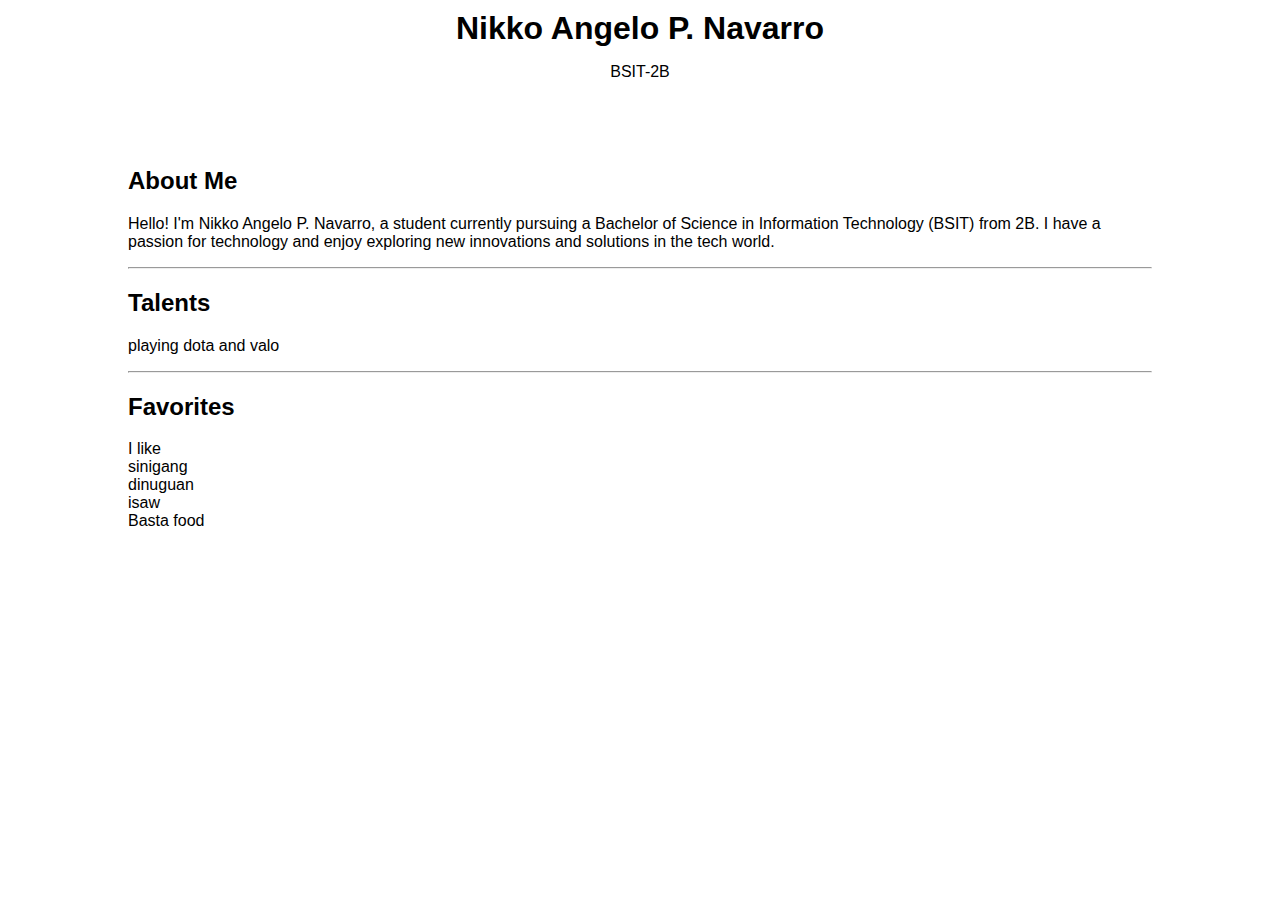
==== index.html @ aa6d47fa "index.html" ====
<!DOCTYPE html>
<html lang="en">
<head>
    <meta charset="UTF-8">
    <meta name="viewport" content="width=device-width, initial-scale=1.0">
    <title>Nikko Angelo P. Navarro - Portfolio</title>
    <style>
      body {
        font-family: Arial, sans-serif;
        margin: 0;
        padding: 0;
      }
      header {
        padding: 10px 0;
        text-align: center;
      }
      header h1 {
        margin: 0;
      }
      .container {
        width: 80%;
        margin: 20px auto;
        padding: 20px;
      }
      .hr {
      width: 100%;
      size: 5;
    }
      
    </style>
  </head>
  <body>
  
  <header>
    <h1>Nikko Angelo P. Navarro</h1>
    <p>BSIT-2B</p>
  </header>
  
  <div class="container">
    <section>
      <h2>About Me</h2>
      <p>Hello! I'm Nikko Angelo P. Navarro, a student currently pursuing a Bachelor of Science in Information Technology (BSIT) from 2B. I have a passion for technology and enjoy exploring new innovations and solutions in the tech world.</p>
      <hr>
    </section>
  
    <section>
      <h2>Talents</h2>
      <p>playing dota and valo</p>
      <hr>
    </section>
  
    <section>
      <h2>Favorites</h2>
      <p>I like <br>
        sinigang<br>
        dinuguan<br>
        isaw<br>
        Basta food </p>
    </section>
  </div>
  
  </body>
</html>
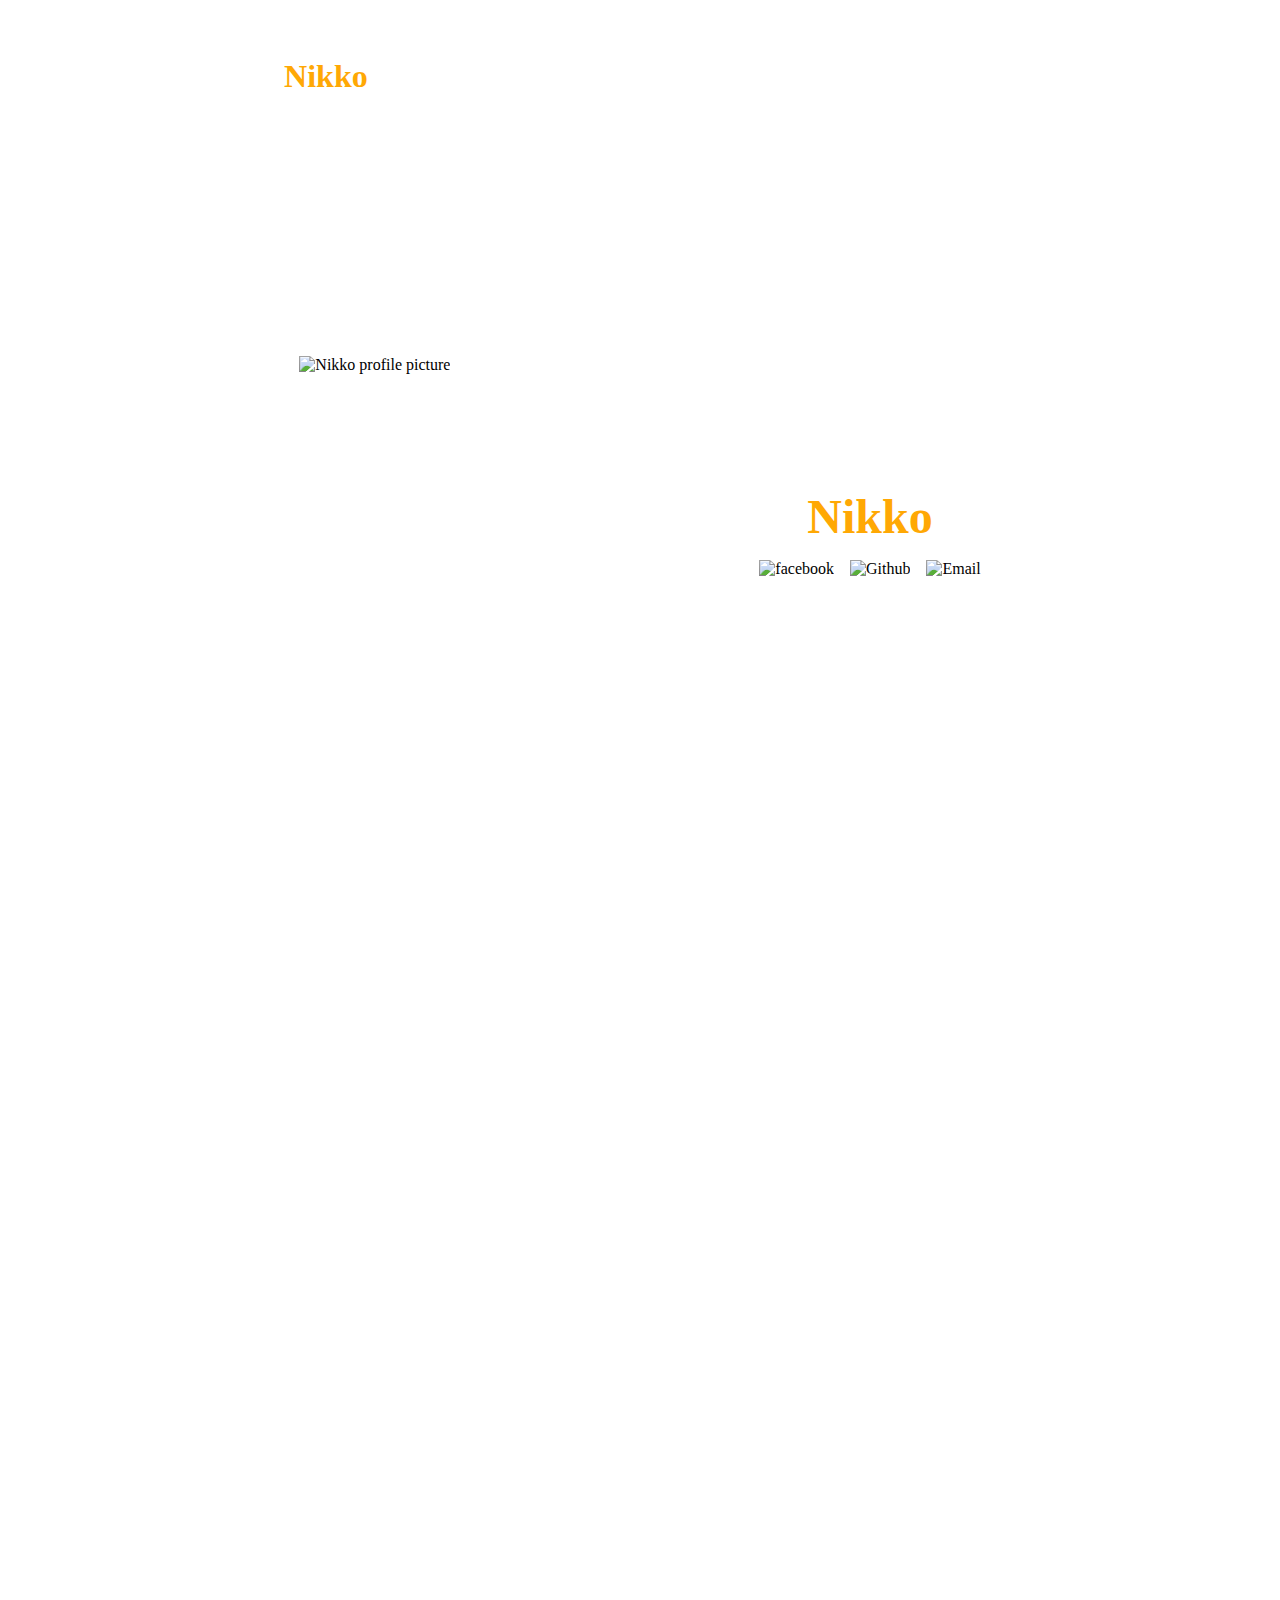
==== commit 17fdffc4: "Update index.html" ====
--- a/index.html
+++ b/index.html
@@ -1,63 +1,261 @@
 <!DOCTYPE html>
 <html lang="en">
-<head>
-    <meta charset="UTF-8">
-    <meta name="viewport" content="width=device-width, initial-scale=1.0">
-    <title>Nikko Angelo P. Navarro - Portfolio</title>
-    <style>
-      body {
-        font-family: Arial, sans-serif;
-        margin: 0;
-        padding: 0;
-      }
-      header {
-        padding: 10px 0;
-        text-align: center;
-      }
-      header h1 {
-        margin: 0;
-      }
-      .container {
-        width: 80%;
-        margin: 20px auto;
-        padding: 20px;
-      }
-      .hr {
-      width: 100%;
-      size: 5;
-    }
-      
-    </style>
+  <head>
+    <meta charset="UTF-8" />
+    <meta http-equiv="X-UA-Compatible" content="IE=edge" />
+    <meta name="viewport" content="width=device-width, initial-scale=1.0" />
+    <title>My Portfolio</title>
   </head>
+  <style>
+    
+
+* {
+  margin: 0;
+  padding: 0;
+}
+
+body, html {
+  width: 100%;
+  height: 100vh;
+  scroll-behavior: smooth;
+  background-image: url(assets/mojave-day.jpg); /* Use the correct path for your images */
+  background-attachment: fixed; /* Background stays in place when scrolling */
+  animation: fadeBackground 10s ease-in-out;
+  animation-fill-mode: forwards;
+  background-position: center;
+  background-repeat: no-repeat;
+  background-size: cover;
+  overflow-x: hidden;
+}
+
+/* Background Transition Animation */
+@keyframes fadeBackground {
+  from { background-image: url(assets/mojave-day.jpg); }
+  to { background-image: url(assets/mojave-night.jpg); }
+}
+
+h3 {
+  color: #ffa804;
+}
+
+p, h2 {
+  color: white;
+  text-align: center;
+}
+
+
+
+/* DESKTOP NAV */
+
+nav, .navlinks {
+  display: flex;
+}
+
+nav {
+  justify-content: space-around;
+  align-items: center;
+  height: 17vh;
+}
+
+.navlinks {
+  gap: 2rem;
+  list-style: none;
+  font-size: 1.5rem;
+  display: flex;
+}
+
+a {
+  color: rgb(255, 255, 255);
+  text-decoration: none;
+  text-decoration-color: white;
+}
+
+a:hover {
+  color: grey;
+  text-decoration: underline;
+  text-underline-offset: 1rem;
+  text-decoration-color: rgb(181, 181, 181);
+}
+
+.logo {
+  font-size: 2rem;
+  font-weight: bold;
+  color: #ffa804;
+}
+
+
+#nav {
+  display: none;
+}
+
+
+
+section {
+  padding-top: 4vh;
+  margin: 0 10rem;
+  box-sizing: border-box;
+  min-height: fit-content;
+  position: relative;
+}
+
+/* PROFILE SECTION */
+
+#profile {
+  display: flex;
+  justify-content: center;
+  gap: 5rem;
+  height: 80vh;
+}
+
+.Profile_pic {
+  display: flex;
+  height: 350px;
+  width: 380px;
+  margin: auto 0;
+}
+
+.sectiontext {
+  align-self: center;
+  text-align: center;
+}
+
+
+.sectiontext1 {
+  text-align: center;
+}
+
+
+
+.Text2 {
+  font-size: 3rem;
+  text-align: center;
+  color: #ffa804;
+}
+
+#socialsContactcs {
+  display: flex;
+  justify-content: center;
+  margin-top: 1rem;
+  gap: 1rem;
+}
+
+/* ICONS */
+
+
+.icon {
+  cursor: pointer;
+  height: 2rem;
+}
+
+
+
+
+/* CONTACT SECTION */
+
+#about {
+  display: flex;
+  justify-content: center;
+  flex-direction: column;
+  height: 60vh;
+    margin-bottom: 13rem;
+}
+
+
+.contactinfoupper {
+  display: flex;
+  justify-content: center;
+  border-radius: 2rem;
+  border: rgb(53, 53, 53) 0.1rem solid;
+  border-color: rgb(163, 163, 163);
+  background: rgb(250, 250, 250);
+  margin: 2rem auto;
+  padding: 0.5rem;
+}
+
+/* SECTION CONTAINER */
+.textaboutme {
+  color: black;
+  margin: 1rem;
+
+  display: flex;
+  align-items: center;
+  justify-content: center;
+  gap: 0.5rem;
+  margin: 1rem;
+}
+
+.sectioncontainer{
+
+border-radius: 2rem;
+
+background: rgb(250, 250, 250);
+margin: 2rem auto;
+padding: 0.5rem;
+}
+
+
+
+
+  </style>
   <body>
-  
-  <header>
-    <h1>Nikko Angelo P. Navarro</h1>
-    <p>BSIT-2B</p>
-  </header>
-  
-  <div class="container">
-    <section>
-      <h2>About Me</h2>
-      <p>Hello! I'm Nikko Angelo P. Navarro, a student currently pursuing a Bachelor of Science in Information Technology (BSIT) from 2B. I have a passion for technology and enjoy exploring new innovations and solutions in the tech world.</p>
-      <hr>
+    <nav>
+      <div class="logo">Nikko</div>
+      <div>
+        <ul class="navlinks">
+          <li><a href="#about">About</a></li>
+
+        </ul>
+      </div>
+    </nav>
+
+    <section id="profile">
+      <div class="Profile_pic">
+        <img src="./assets/profile-pic3.png" alt="Nikko profile picture" />
+      </div>
+      <div class="sectiontext">
+        <p class="text1">Hello, I'm</p>
+        <h1 class="Text2">Nikko</h1>
+
+        
+        <div id="socialsContactcs">
+          <img
+            src="./assets/fb1.png"
+            alt="facebook"
+            class="icon"
+            onclick="location.href='https://www.facebook.com/navarro12311/'" />
+          <img
+            src="./assets/github1.png"
+            alt="Github"
+            class="icon"
+            onclick="location.href='https://github.com/nnavarro2024-2025/'" />
+            <img
+    src="./assets/email1.png"
+    alt="Email"
+    class="icon"
+    onclick="location.href='mailto:examplemail@gmail.com'"/>
+
+        </div>
+
     </section>
-  
-    <section>
-      <h2>Talents</h2>
-      <p>playing dota and valo</p>
-      <hr>
+    
+    <section id="about">
+      <p class="sectiontext1">Get To Know More</p>
+      <h1 class="Text2">About Me</h1>
+      <div class="sectioncontainer">
+
+        
+          
+            <p class="textaboutme">
+              I'm Nikko Angelo P. Navarro, a student currently pursuing a Bachelor of Science in Information Technology (BSIT) from 2B. I have a passion for technology and enjoy exploring new innovations and solutions in the tech world.
+            </p>
+          </div>
+        
+      </div>
     </section>
-  
-    <section>
-      <h2>Favorites</h2>
-      <p>I like <br>
-        sinigang<br>
-        dinuguan<br>
-        isaw<br>
-        Basta food </p>
-    </section>
-  </div>
-  
+
+
+
+    
+    
   </body>
 </html>
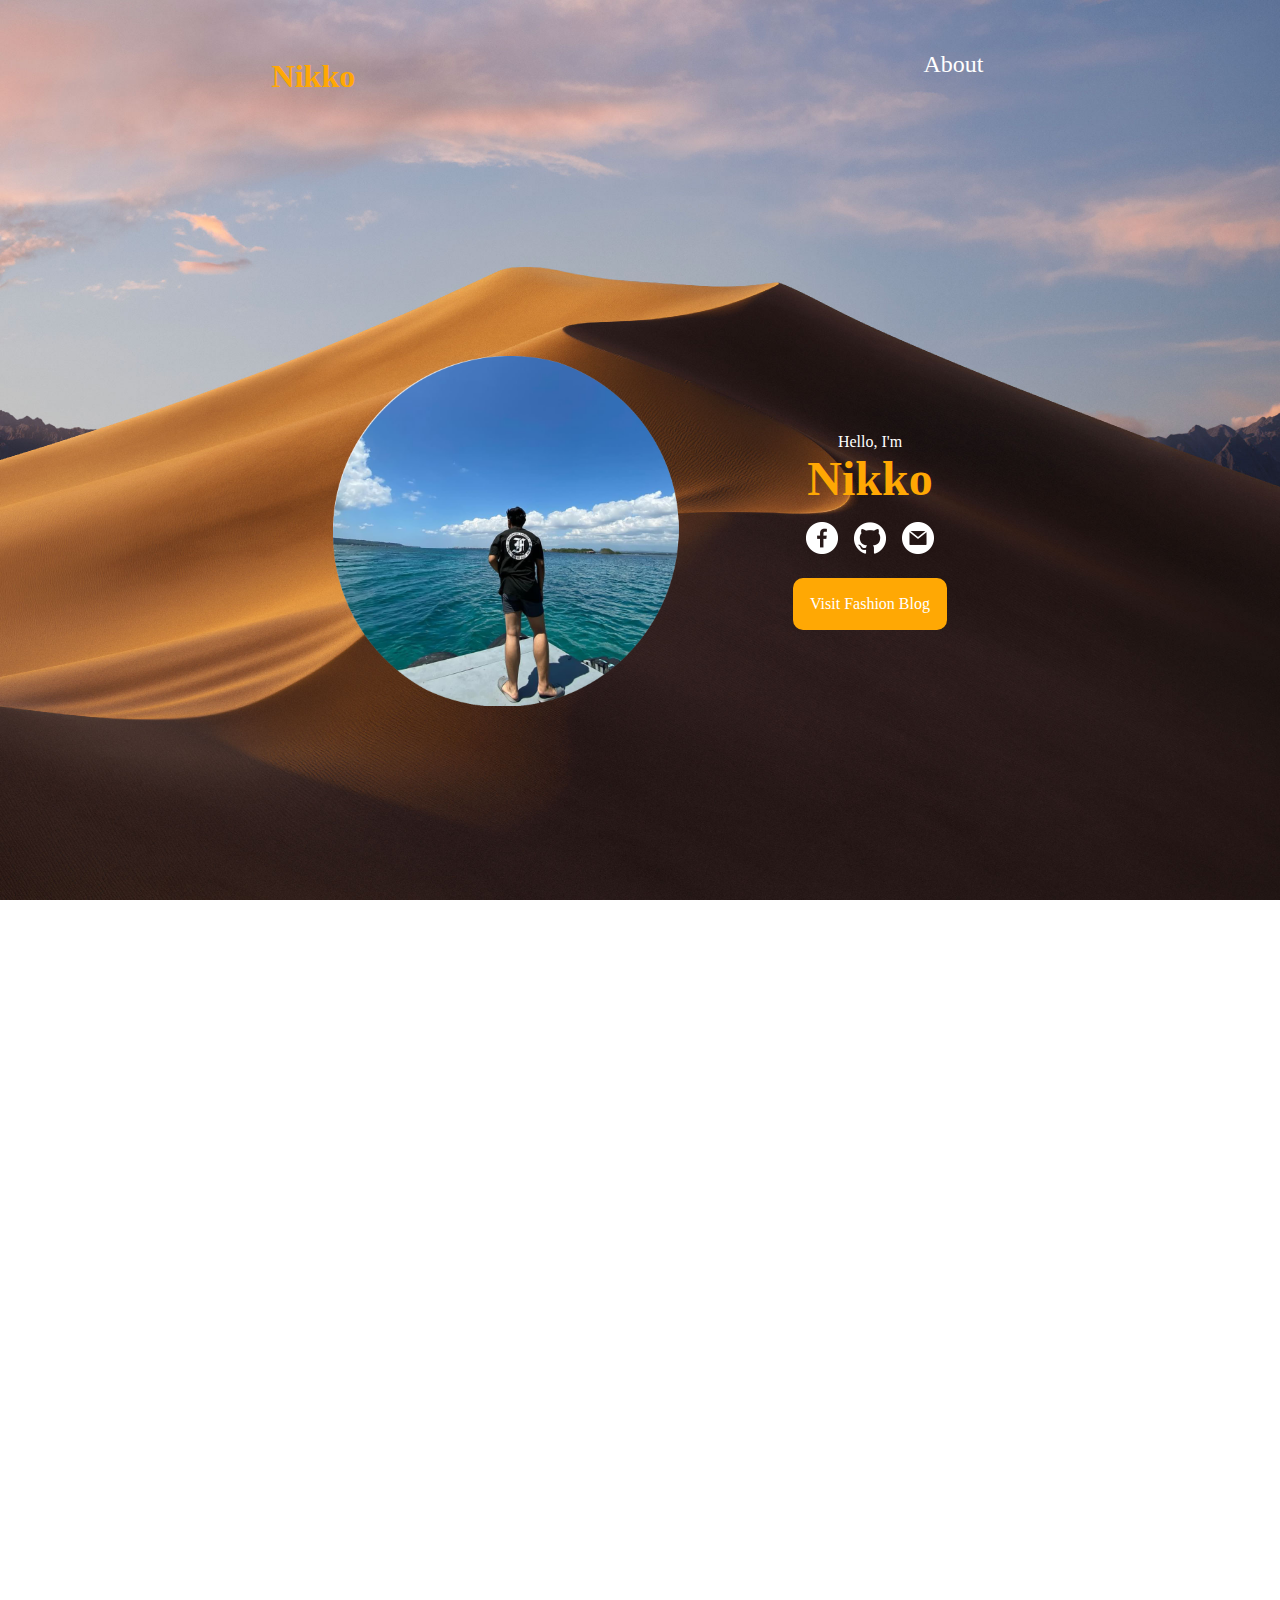
==== commit 57f3dc3b: "Updated index_v2.1.html" ====
--- a/index.html
+++ b/index.html
@@ -1,261 +1,301 @@
 <!DOCTYPE html>
 <html lang="en">
-  <head>
-    <meta charset="UTF-8" />
-    <meta http-equiv="X-UA-Compatible" content="IE=edge" />
-    <meta name="viewport" content="width=device-width, initial-scale=1.0" />
-    <title>My Portfolio</title>
-  </head>
-  <style>
-    
-
-* {
-  margin: 0;
-  padding: 0;
-}
-
-body, html {
-  width: 100%;
-  height: 100vh;
-  scroll-behavior: smooth;
-  background-image: url(assets/mojave-day.jpg); /* Use the correct path for your images */
-  background-attachment: fixed; /* Background stays in place when scrolling */
-  animation: fadeBackground 10s ease-in-out;
-  animation-fill-mode: forwards;
-  background-position: center;
-  background-repeat: no-repeat;
-  background-size: cover;
-  overflow-x: hidden;
-}
-
-/* Background Transition Animation */
-@keyframes fadeBackground {
-  from { background-image: url(assets/mojave-day.jpg); }
-  to { background-image: url(assets/mojave-night.jpg); }
-}
-
-h3 {
-  color: #ffa804;
-}
-
-p, h2 {
-  color: white;
-  text-align: center;
-}
-
-
-
-/* DESKTOP NAV */
-
-nav, .navlinks {
-  display: flex;
-}
-
-nav {
-  justify-content: space-around;
-  align-items: center;
-  height: 17vh;
-}
-
-.navlinks {
-  gap: 2rem;
-  list-style: none;
-  font-size: 1.5rem;
-  display: flex;
-}
-
-a {
-  color: rgb(255, 255, 255);
-  text-decoration: none;
-  text-decoration-color: white;
-}
-
-a:hover {
-  color: grey;
-  text-decoration: underline;
-  text-underline-offset: 1rem;
-  text-decoration-color: rgb(181, 181, 181);
-}
-
-.logo {
-  font-size: 2rem;
-  font-weight: bold;
-  color: #ffa804;
-}
-
-
-#nav {
-  display: none;
-}
-
-
-
-section {
-  padding-top: 4vh;
-  margin: 0 10rem;
-  box-sizing: border-box;
-  min-height: fit-content;
-  position: relative;
-}
-
-/* PROFILE SECTION */
-
-#profile {
-  display: flex;
-  justify-content: center;
-  gap: 5rem;
-  height: 80vh;
-}
-
-.Profile_pic {
-  display: flex;
-  height: 350px;
-  width: 380px;
-  margin: auto 0;
-}
-
-.sectiontext {
-  align-self: center;
-  text-align: center;
-}
-
-
-.sectiontext1 {
-  text-align: center;
-}
-
-
-
-.Text2 {
-  font-size: 3rem;
-  text-align: center;
-  color: #ffa804;
-}
-
-#socialsContactcs {
-  display: flex;
-  justify-content: center;
-  margin-top: 1rem;
-  gap: 1rem;
-}
-
-/* ICONS */
-
-
-.icon {
-  cursor: pointer;
-  height: 2rem;
-}
-
-
-
-
-/* CONTACT SECTION */
-
-#about {
-  display: flex;
-  justify-content: center;
-  flex-direction: column;
-  height: 60vh;
+
+<head>
+  <meta charset="UTF-8" />
+  <meta http-equiv="X-UA-Compatible" content="IE=edge" />
+  <meta name="viewport" content="width=device-width, initial-scale=1.0" />
+  <title>My Portfolio</title>
+</head>
+<style>
+  * {
+    margin: 0;
+    padding: 0;
+  }
+
+  body,
+  html {
+    width: 100%;
+    height: 100vh;
+    scroll-behavior: smooth;
+    background-image: url(assets/mojave-day.jpg);
+    background-attachment: fixed;
+    animation: fadeBackground 10s ease-in-out;
+    animation-fill-mode: forwards;
+    background-position: center;
+    background-repeat: no-repeat;
+    background-size: cover;
+    overflow-x: hidden;
+  }
+
+  /* Background Transition Animation */
+  @keyframes fadeBackground {
+    from {
+      background-image: url(assets/mojave-day.jpg);
+    }
+
+    to {
+      background-image: url(assets/mojave-night.jpg);
+    }
+  }
+
+  h3 {
+    color: #ffa804;
+  }
+
+  p,
+  h2 {
+    color: white;
+    text-align: center;
+  }
+
+
+
+  /* DESKTOP NAV */
+
+  nav,
+  .navlinks {
+    display: flex;
+  }
+
+  nav {
+    justify-content: space-around;
+    align-items: center;
+    height: 17vh;
+  }
+
+  .navlinks {
+    gap: 2rem;
+    list-style: none;
+    font-size: 1.5rem;
+    display: flex;
+  }
+
+  a {
+    color: rgb(255, 255, 255);
+    text-decoration: none;
+    text-decoration-color: white;
+  }
+
+  a:hover {
+    color: grey;
+    text-decoration: underline;
+    text-underline-offset: 1rem;
+    text-decoration-color: rgb(181, 181, 181);
+  }
+
+  .logo {
+    font-size: 2rem;
+    font-weight: bold;
+    color: #ffa804;
+  }
+
+
+  #nav {
+    display: none;
+  }
+
+
+
+  section {
+    padding-top: 4vh;
+    margin: 0 10rem;
+    box-sizing: border-box;
+    min-height: fit-content;
+    position: relative;
+  }
+
+  /* PROFILE SECTION */
+
+  #profile {
+    display: flex;
+    justify-content: center;
+    gap: 5rem;
+    height: 80vh;
+  }
+
+  .Profile_pic {
+    display: flex;
+    height: 350px;
+    width: 380px;
+    margin: auto 0;
+  }
+
+  .sectiontext {
+    align-self: center;
+    text-align: center;
+  }
+
+
+  .sectiontext1 {
+    text-align: center;
+  }
+
+
+
+  .Text2 {
+    font-size: 3rem;
+    text-align: center;
+    color: #ffa804;
+  }
+
+  #socialsContactcs {
+    display: flex;
+    justify-content: center;
+    margin-top: 1rem;
+    gap: 1rem;
+  }
+
+  /* ICONS */
+
+
+  .icon {
+    cursor: pointer;
+    height: 2rem;
+  }
+
+
+
+
+  /* CONTACT SECTION */
+
+  #about {
+    display: flex;
+    justify-content: center;
+    flex-direction: column;
+    height: 25vh;
     margin-bottom: 13rem;
-}
-
-
-.contactinfoupper {
-  display: flex;
-  justify-content: center;
-  border-radius: 2rem;
-  border: rgb(53, 53, 53) 0.1rem solid;
-  border-color: rgb(163, 163, 163);
-  background: rgb(250, 250, 250);
-  margin: 2rem auto;
-  padding: 0.5rem;
-}
-
-/* SECTION CONTAINER */
-.textaboutme {
-  color: black;
-  margin: 1rem;
-
-  display: flex;
-  align-items: center;
-  justify-content: center;
-  gap: 0.5rem;
-  margin: 1rem;
-}
-
-.sectioncontainer{
-
-border-radius: 2rem;
-
-background: rgb(250, 250, 250);
-margin: 2rem auto;
-padding: 0.5rem;
-}
-
-
-
-
-  </style>
-  <body>
-    <nav>
-      <div class="logo">Nikko</div>
-      <div>
-        <ul class="navlinks">
-          <li><a href="#about">About</a></li>
-
-        </ul>
+    margin-top: 13rem;
+  }
+
+
+  .contactinfoupper {
+    display: flex;
+    justify-content: center;
+    border-radius: 2rem;
+    border: rgb(53, 53, 53) 0.1rem solid;
+    border-color: rgb(163, 163, 163);
+    background: rgb(250, 250, 250);
+    margin: 2rem auto;
+    padding: 0.5rem;
+  }
+
+  /* SECTION CONTAINER */
+  .textaboutme {
+    color: black;
+    margin: 1rem;
+
+    display: flex;
+    align-items: center;
+    justify-content: center;
+    gap: 0.5rem;
+    margin: 1rem;
+  }
+
+  .sectioncontainer {
+
+    border-radius: 2rem;
+
+    background: rgb(250, 250, 250);
+    margin: 2rem auto;
+    padding: 0.5rem;
+  }
+
+
+  #actionButton {
+    display: flex;
+    justify-content: center;
+    margin-top: 1.5rem;
+  }
+
+  .contactbutton {
+    padding: 17px 17px;
+    background-color: #ffa804;
+    color: white;
+    border: none;
+    border-radius: 10px;
+
+
+  }
+
+  .contactbutton:hover {
+    background-color: #e69500;
+
+
+  }
+
+  ul {
+    margin-left: 25px;
+    margin-right: 25px;
+    margin-bottom: 25px;
+  }
+</style>
+
+<body>
+  <nav>
+    <div class="logo">Nikko</div>
+    <div>
+      <ul class="navlinks">
+        <li><a href="#about">About</a></li>
+
+      </ul>
+    </div>
+  </nav>
+
+  <section id="profile">
+    <div class="Profile_pic">
+      <img src="./assets/profile-pic3.png" alt="Nikko profile picture" />
+    </div>
+    <div class="sectiontext">
+      <p class="text1">Hello, I'm</p>
+      <h1 class="Text2">Nikko</h1>
+
+
+      <div id="socialsContactcs">
+        <img src="./assets/fb1.png" alt="facebook" class="icon"
+          onclick="location.href='https://www.facebook.com/navarro12311/'" />
+        <img src="./assets/github1.png" alt="Github" class="icon"
+          onclick="location.href='https://github.com/nnavarro2024-2025/'" />
+        <img src="./assets/email1.png" alt="Email" class="icon"
+          onclick="location.href='mailto:examplemail@gmail.com'" />
       </div>
-    </nav>
-
-    <section id="profile">
-      <div class="Profile_pic">
-        <img src="./assets/profile-pic3.png" alt="Nikko profile picture" />
+
+      <div id="actionButton">
+        <a href="FashionBlog.html" class="contactbutton">Visit Fashion Blog</a>
       </div>
-      <div class="sectiontext">
-        <p class="text1">Hello, I'm</p>
-        <h1 class="Text2">Nikko</h1>
-
-        
-        <div id="socialsContactcs">
-          <img
-            src="./assets/fb1.png"
-            alt="facebook"
-            class="icon"
-            onclick="location.href='https://www.facebook.com/navarro12311/'" />
-          <img
-            src="./assets/github1.png"
-            alt="Github"
-            class="icon"
-            onclick="location.href='https://github.com/nnavarro2024-2025/'" />
-            <img
-    src="./assets/email1.png"
-    alt="Email"
-    class="icon"
-    onclick="location.href='mailto:examplemail@gmail.com'"/>
-
-        </div>
-
-    </section>
-    
-    <section id="about">
-      <p class="sectiontext1">Get To Know More</p>
-      <h1 class="Text2">About Me</h1>
-      <div class="sectioncontainer">
-
-        
-          
-            <p class="textaboutme">
-              I'm Nikko Angelo P. Navarro, a student currently pursuing a Bachelor of Science in Information Technology (BSIT) from 2B. I have a passion for technology and enjoy exploring new innovations and solutions in the tech world.
-            </p>
-          </div>
-        
-      </div>
-    </section>
-
-
-
-    
-    
-  </body>
+  </section>
+
+  <section id="about">
+    <p class="sectiontext1">Get To Know More</p>
+    <h1 class="Text2">About Me</h1>
+    <div class="sectioncontainer">
+
+
+
+      <p class="textaboutme">
+        I'm Nikko Angelo P. Navarro, a student currently pursuing a Bachelor of Science in Information Technology (BSIT)
+        from 2B. I have a passion for technology and enjoy exploring new innovations and solutions in the tech world.
+      </p>
+    </div>
+    <h1 class="Text2">Favorites</h1>
+    <div class="sectioncontainer">
+
+      <p class="textaboutme"> Things that I love to do are:</p>
+      <ul>
+        <li>Adventuring</li>
+        <li>listening to my playlist</li>
+        <li>Sleeping</li>
+        <li>Eating</li>
+        <li>Watching Videos and movies Online</li>
+        <li>Playing PC Games</li>
+      </ul>
+    </div>
+
+    </div>
+
+    </div>
+  </section>
+
+</body>
+
 </html>
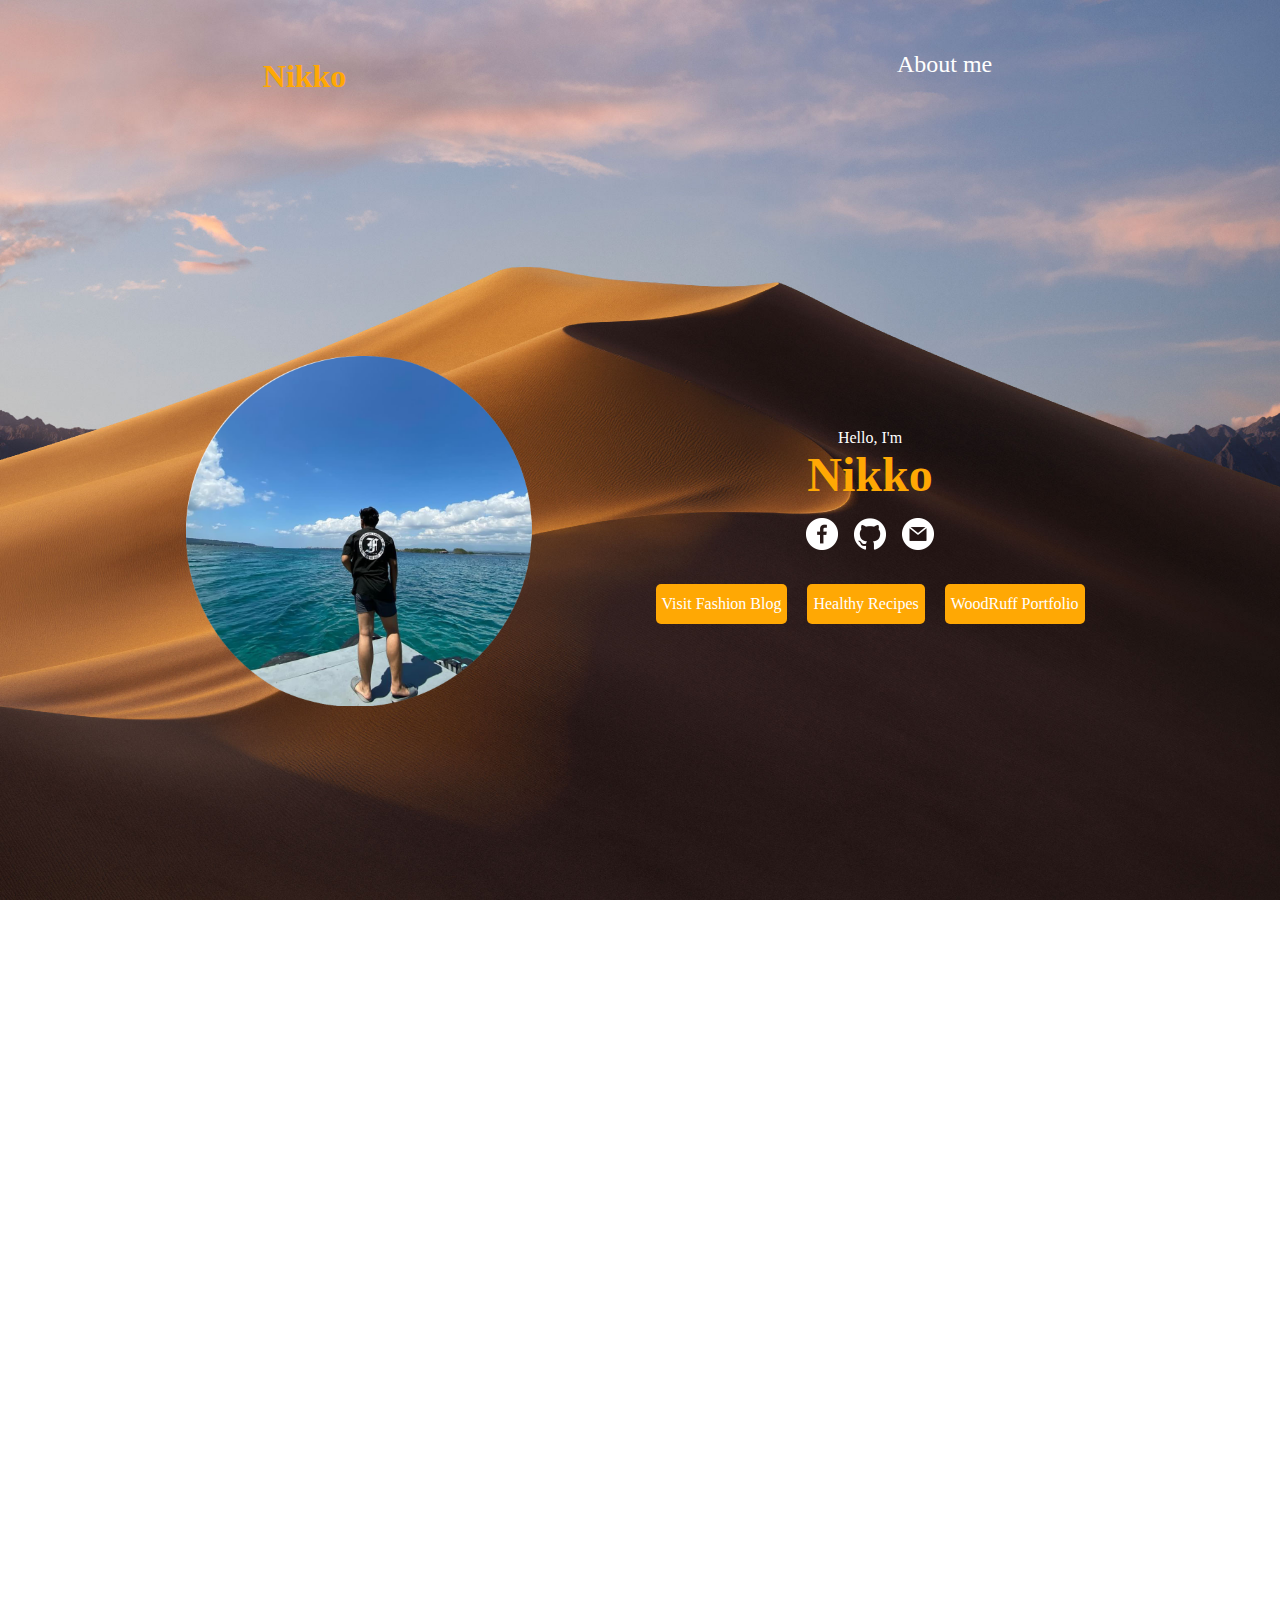
==== commit 1d959e40: "Updated v2.1" ====
--- a/index.html
+++ b/index.html
@@ -79,7 +79,7 @@
 
   a:hover {
     color: grey;
-    text-decoration: underline;
+  
     text-underline-offset: 1rem;
     text-decoration-color: rgb(181, 181, 181);
   }
@@ -209,11 +209,12 @@
   }
 
   .contactbutton {
-    padding: 17px 17px;
+    padding: 11px 6px;
     background-color: #ffa804;
     color: white;
     border: none;
-    border-radius: 10px;
+    border-radius: 5px;
+    margin: 10px;
 
 
   }
@@ -236,7 +237,7 @@
     <div class="logo">Nikko</div>
     <div>
       <ul class="navlinks">
-        <li><a href="#about">About</a></li>
+        <li><a href="#about">About me</a></li>
 
       </ul>
     </div>
@@ -262,7 +263,14 @@
 
       <div id="actionButton">
         <a href="FashionBlog.html" class="contactbutton">Visit Fashion Blog</a>
+        <a href="HealthyRecipes/index.html" class="contactbutton">Healthy Recipes</a>
+        <a href="WoodRuff/index.html" class="contactbutton">WoodRuff Portfolio</a>
       </div>
+
+
+
+
+
   </section>
 
   <section id="about">
@@ -291,11 +299,17 @@
       </ul>
     </div>
 
+
+
     </div>
 
     </div>
   </section>
 
+
+
+
+
 </body>
 
 </html>
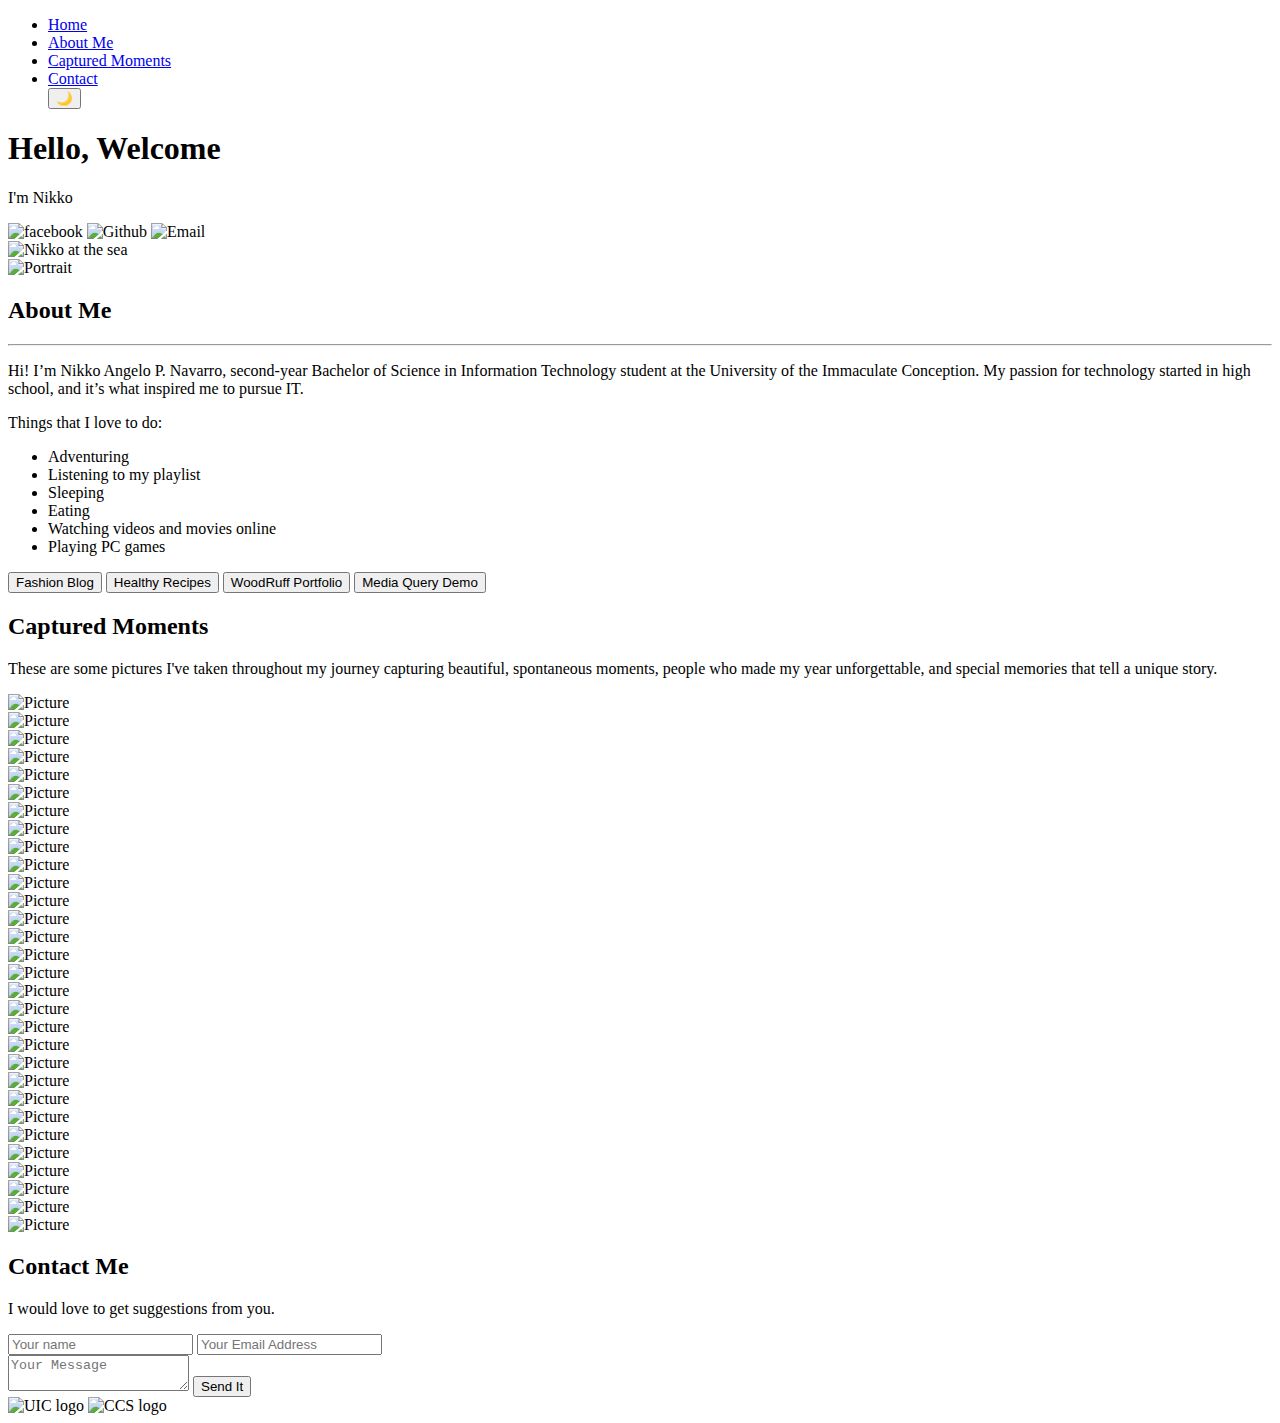
==== commit 37589fc4: "Update version of index.html" ====
--- a/index.html
+++ b/index.html
@@ -2,309 +2,276 @@
 <html lang="en">
 
 <head>
-  <meta charset="UTF-8" />
-  <meta http-equiv="X-UA-Compatible" content="IE=edge" />
-  <meta name="viewport" content="width=device-width, initial-scale=1.0" />
-  <title>My Portfolio</title>
+    <meta charset="UTF-8">
+    <meta name="viewport" content="width=device-width, initial-scale=1.0">
+    <title>My Portfolio</title>
+    <link rel="stylesheet" href="style1.css">
+    <link rel="stylesheet" type="text/css" href="fonts/icomoon.css">
 </head>
-<style>
-  * {
-    margin: 0;
-    padding: 0;
-  }
-
-  body,
-  html {
-    width: 100%;
-    height: 100vh;
-    scroll-behavior: smooth;
-    background-image: url(assets/mojave-day.jpg);
-    background-attachment: fixed;
-    animation: fadeBackground 10s ease-in-out;
-    animation-fill-mode: forwards;
-    background-position: center;
-    background-repeat: no-repeat;
-    background-size: cover;
-    overflow-x: hidden;
-  }
-
-  /* Background Transition Animation */
-  @keyframes fadeBackground {
-    from {
-      background-image: url(assets/mojave-day.jpg);
-    }
-
-    to {
-      background-image: url(assets/mojave-night.jpg);
-    }
-  }
-
-  h3 {
-    color: #ffa804;
-  }
-
-  p,
-  h2 {
-    color: white;
-    text-align: center;
-  }
-
-
-
-  /* DESKTOP NAV */
-
-  nav,
-  .navlinks {
-    display: flex;
-  }
-
-  nav {
-    justify-content: space-around;
-    align-items: center;
-    height: 17vh;
-  }
-
-  .navlinks {
-    gap: 2rem;
-    list-style: none;
-    font-size: 1.5rem;
-    display: flex;
-  }
-
-  a {
-    color: rgb(255, 255, 255);
-    text-decoration: none;
-    text-decoration-color: white;
-  }
-
-  a:hover {
-    color: grey;
-  
-    text-underline-offset: 1rem;
-    text-decoration-color: rgb(181, 181, 181);
-  }
-
-  .logo {
-    font-size: 2rem;
-    font-weight: bold;
-    color: #ffa804;
-  }
-
-
-  #nav {
-    display: none;
-  }
-
-
-
-  section {
-    padding-top: 4vh;
-    margin: 0 10rem;
-    box-sizing: border-box;
-    min-height: fit-content;
-    position: relative;
-  }
-
-  /* PROFILE SECTION */
-
-  #profile {
-    display: flex;
-    justify-content: center;
-    gap: 5rem;
-    height: 80vh;
-  }
-
-  .Profile_pic {
-    display: flex;
-    height: 350px;
-    width: 380px;
-    margin: auto 0;
-  }
-
-  .sectiontext {
-    align-self: center;
-    text-align: center;
-  }
-
-
-  .sectiontext1 {
-    text-align: center;
-  }
-
-
-
-  .Text2 {
-    font-size: 3rem;
-    text-align: center;
-    color: #ffa804;
-  }
-
-  #socialsContactcs {
-    display: flex;
-    justify-content: center;
-    margin-top: 1rem;
-    gap: 1rem;
-  }
-
-  /* ICONS */
-
-
-  .icon {
-    cursor: pointer;
-    height: 2rem;
-  }
-
-
-
-
-  /* CONTACT SECTION */
-
-  #about {
-    display: flex;
-    justify-content: center;
-    flex-direction: column;
-    height: 25vh;
-    margin-bottom: 13rem;
-    margin-top: 13rem;
-  }
-
-
-  .contactinfoupper {
-    display: flex;
-    justify-content: center;
-    border-radius: 2rem;
-    border: rgb(53, 53, 53) 0.1rem solid;
-    border-color: rgb(163, 163, 163);
-    background: rgb(250, 250, 250);
-    margin: 2rem auto;
-    padding: 0.5rem;
-  }
-
-  /* SECTION CONTAINER */
-  .textaboutme {
-    color: black;
-    margin: 1rem;
-
-    display: flex;
-    align-items: center;
-    justify-content: center;
-    gap: 0.5rem;
-    margin: 1rem;
-  }
-
-  .sectioncontainer {
-
-    border-radius: 2rem;
-
-    background: rgb(250, 250, 250);
-    margin: 2rem auto;
-    padding: 0.5rem;
-  }
-
-
-  #actionButton {
-    display: flex;
-    justify-content: center;
-    margin-top: 1.5rem;
-  }
-
-  .contactbutton {
-    padding: 11px 6px;
-    background-color: #ffa804;
-    color: white;
-    border: none;
-    border-radius: 5px;
-    margin: 10px;
-
-
-  }
-
-  .contactbutton:hover {
-    background-color: #e69500;
-
-
-  }
-
-  ul {
-    margin-left: 25px;
-    margin-right: 25px;
-    margin-bottom: 25px;
-  }
-</style>
 
 <body>
-  <nav>
-    <div class="logo">Nikko</div>
-    <div>
-      <ul class="navlinks">
-        <li><a href="#about">About me</a></li>
-
-      </ul>
-    </div>
-  </nav>
-
-  <section id="profile">
-    <div class="Profile_pic">
-      <img src="./assets/profile-pic3.png" alt="Nikko profile picture" />
-    </div>
-    <div class="sectiontext">
-      <p class="text1">Hello, I'm</p>
-      <h1 class="Text2">Nikko</h1>
-
-
-      <div id="socialsContactcs">
-        <img src="./assets/fb1.png" alt="facebook" class="icon"
-          onclick="location.href='https://www.facebook.com/navarro12311/'" />
-        <img src="./assets/github1.png" alt="Github" class="icon"
-          onclick="location.href='https://github.com/nnavarro2024-2025/'" />
-        <img src="./assets/email1.png" alt="Email" class="icon"
-          onclick="location.href='mailto:examplemail@gmail.com'" />
-      </div>
-
-      <div id="actionButton">
-        <a href="FashionBlog.html" class="contactbutton">Visit Fashion Blog</a>
-        <a href="HealthyRecipes/index.html" class="contactbutton">Healthy Recipes</a>
-        <a href="WoodRuff/index.html" class="contactbutton">WoodRuff Portfolio</a>
-      </div>
-
-
-
-
-
-  </section>
-
-  <section id="about">
-    <p class="sectiontext1">Get To Know More</p>
-    <h1 class="Text2">About Me</h1>
-    <div class="sectioncontainer">
-
-
-
-      <p class="textaboutme">
-        I'm Nikko Angelo P. Navarro, a student currently pursuing a Bachelor of Science in Information Technology (BSIT)
-        from 2B. I have a passion for technology and enjoy exploring new innovations and solutions in the tech world.
-      </p>
-    </div>
-    <h1 class="Text2">Favorites</h1>
-    <div class="sectioncontainer">
-
-      <p class="textaboutme"> Things that I love to do are:</p>
-      <ul>
-        <li>Adventuring</li>
-        <li>listening to my playlist</li>
-        <li>Sleeping</li>
-        <li>Eating</li>
-        <li>Watching Videos and movies Online</li>
-        <li>Playing PC Games</li>
-      </ul>
-    </div>
-
-
-
-    </div>
-
-    </div>
-  </section>
+
+
+    <nav>
+        <ul>
+            <li><a href="#Home">Home</a></li>
+            <li><a href="#about-section">About Me</a></li>
+            <li><a href="#Captured-moments">Captured Moments</a></li>
+            <li><a href="#contact-section">Contact</a></li>
+            <button id="darkModeToggle">🌙</button>
+        </ul>
+    </nav>
+
+    <section id="Home">
+        <div class="container">
+            <div class="text-content">
+                <h1>
+                    <span class="hello">Hello</span>,
+                    <span class="welcome">Welcome</span>
+                </h1>
+                <p>I'm Nikko</p>
+
+                <div id="socialsContactcs">
+                    <img src="./images/icons/fb_black.png" alt="facebook" class="icon" id="facebook-icon"
+                        onclick="location.href='https://www.facebook.com/navarro12311/'" />
+                    <img src="./images/icons/github_black.png" alt="Github" class="icon" id="github-icon"
+                        onclick="location.href='https://github.com/nnavarro2024-2025/'" />
+                    <img src="./images/icons/email_black.png" alt="Email" class="icon" id="email-icon"
+                        onclick="location.href='mailto:examplemail@gmail.com'" />
+                </div>
+
+            </div>
+
+            <div class="image-container rotate polaroid">
+                <img src="images/banner3.jpeg" alt="Nikko at the sea">
+            </div>
+
+    </section>
+    <section id="about-section">
+        <div class="about-section">
+            <div class="about-image polaroid">
+                <img src="images/IMG_2209.jpg" alt="Portrait">
+            </div>
+            <div class="about-content">
+                <h2>About Me</h2>
+                <hr>
+                <p>
+                    Hi! I’m Nikko Angelo P. Navarro, second-year Bachelor of Science in Information Technology student
+                    at the University of the Immaculate Conception. My passion for technology started in high school,
+                    and it’s what inspired me to pursue IT.
+                </p>
+                <p>
+                    Things that I love to do:
+                </p>
+                <ul>
+                    <li>Adventuring</li>
+                    <li>Listening to my playlist</li>
+                    <li>Sleeping </li>
+                    <li>Eating</li>
+                    <li>Watching videos and movies online</li>
+                    <li>Playing PC games</li>
+                </ul>
+
+                <div id="actionButton">
+                    <button class="contactbutton" onclick="location.href='FashionBlog.html'">Fashion Blog</button>
+                    <button class="contactbutton" onclick="location.href='HealthyRecipes/index.html'">Healthy
+                        Recipes</button>
+                    <button class="contactbutton" onclick="location.href='WoodRuff/index.html'">WoodRuff
+                        Portfolio</button>
+                    <button class="contactbutton" onclick="location.href='mediaqueryindex/mediaqueryindex.html'">Media
+                        Query Demo</button>
+                </div>
+            </div>
+        </div>
+    </section>
+    <section id="Captured-moments">
+        <div class="Captured-moments-header">
+            <div class="section-header">
+                <h2 class="section-title">Captured Moments</h2>
+                <p class="Captured-moments-text">These are some pictures I've taken throughout my journey capturing
+                    beautiful, spontaneous moments, people who made my year unforgettable, and special memories that
+                    tell a unique story.</p>
+
+            </div>
+
+
+            <div class="portfolio-gallery">
+                <div class="portfolio-item">
+                    <a>
+                        <img src="images/2FE685B0-D651-4056-BC17-19BE96ED182B.jpg" alt="Picture">
+                    </a>
+                </div>
+                <div class="portfolio-item">
+                    <a>
+                        <img src="images/image_2.jpg" alt="Picture">
+                    </a>
+                </div>
+                <div class="portfolio-item">
+                    <a>
+                        <img src="images/image_3.jpg" alt="Picture">
+                    </a>
+                </div>
+                <div class="portfolio-item">
+                    <a>
+                        <img src="images/image_4.jpg" alt="Picture">
+                    </a>
+                </div>
+                <div class="portfolio-item">
+                    <a>
+                        <img src="images/image_5.jpg" alt="Picture">
+                    </a>
+                </div>
+                <div class="portfolio-item">
+                    <a>
+                        <img src="images/image_6.jpg" alt="Picture">
+                    </a>
+                </div>
+                <div class="portfolio-item">
+                    <a>
+                        <img src="images/image_7.jpg" alt="Picture">
+                    </a>
+                </div>
+                <div class="portfolio-item">
+                    <a>
+                        <img src="images/image_8.jpg" alt="Picture">
+                    </a>
+                </div>
+                <div class="portfolio-item">
+                    <a>
+                        <img src="images/FullSizeRender.jpg" alt="Picture">
+                    </a>
+                </div>
+                <div class="portfolio-item">
+                    <a>
+                        <img src="images/IMG_1620.JPG" alt="Picture">
+                    </a>
+                </div>
+                <div class="portfolio-item">
+                    <a>
+                        <img src="images/IMG_1640.jpg" alt="Picture">
+                    </a>
+                </div>
+                <div class="portfolio-item">
+                    <a>
+                        <img src="images/IMG_1661.jpg" alt="Picture">
+                    </a>
+                </div>
+                <div class="portfolio-item">
+                    <a>
+                        <img src="images/IMG_1652.jpg" alt="Picture">
+                    </a>
+                </div>
+                <div class="portfolio-item">
+                    <a>
+                        <img src="images/IMG_1813.JPG" alt="Picture">
+                    </a>
+                </div>
+                <div class="portfolio-item">
+                    <a>
+                        <img src="images/IMG_1794.JPG" alt="Picture">
+                    </a>
+                </div>
+                <div class="portfolio-item">
+                    <a>
+                        <img src="images/IMG_1812.JPG" alt="Picture">
+                    </a>
+                </div>
+                <div class="portfolio-item">
+                    <a>
+                        <img src="images/IMG_2811.jpg" alt="Picture">
+                    </a>
+                </div>
+                <div class="portfolio-item">
+                    <a>
+                        <img src="images/IMG_3375.JPG" alt="Picture">
+                    </a>
+                </div>
+                <div class="portfolio-item">
+                    <a>
+                        <img src="images/IMG_4210.JPG" alt="Picture">
+                    </a>
+                </div>
+                <div class="portfolio-item">
+                    <a>
+                        <img src="images/IMG_4314.jpg" alt="Picture">
+                    </a>
+                </div>
+                <div class="portfolio-item">
+                    <a>
+                        <img src="images/IMG_4433.jpg" alt="Picture">
+                    </a>
+                </div>
+                <div class="portfolio-item">
+                    <a>
+                        <img src="images/IMG_4793.jpg" alt="Picture">
+                    </a>
+                </div>
+                <div class="portfolio-item">
+                    <a>
+                        <img src="images/IMG_5809.jpg" alt="Picture">
+                    </a>
+                </div>
+                <div class="portfolio-item">
+                    <a>
+                        <img src="images/IMG_6806.jpg" alt="Picture">
+                    </a>
+                </div>
+                <div class="portfolio-item">
+                    <a>
+                        <img src="images/IMG_6995.JPG" alt="Picture">
+                    </a>
+                </div>
+                <div class="portfolio-item">
+                    <a>
+                        <img src="images/IMG_7062.JPG" alt="Picture">
+                    </a>
+                </div>
+                <div class="portfolio-item">
+                    <a>
+                        <img src="images/IMG_7105.jpg" alt="Picture">
+                    </a>
+                </div>
+                <div class="portfolio-item">
+                    <a>
+                        <img src="images/IMG_7123.jpg" alt="Picture">
+                    </a>
+                </div>
+                <div class="portfolio-item">
+                    <a>
+                        <img src="images/IMG_8536(1).jpg" alt="Picture">
+                    </a>
+                </div>
+                <div class="portfolio-item">
+                    <a>
+                        <img src="images/IMG_4447.jpg" alt="Picture">
+                    </a>
+                </div>
+
+            </div>
+
+        </div>
+    </section>
+    <section id="contact-section">
+        <div class="contact-section">
+            <div class="contact-text">
+                <h2 class="contact-heading">Contact Me</h2>
+                <p>I would love to get suggestions from you.</p>
+                <form>
+                    <div class="form-group">
+                        <input type="text" placeholder="Your name" required>
+                        <input type="email" placeholder="Your Email Address" required>
+                    </div>
+                    <textarea placeholder="Your Message"></textarea>
+                    <button type="submit">Send It</button>
+                </form>
+            </div>
+            <div class="contact-image">
+                <img src="images/icons/uic-logo-white.png" alt="UIC logo" class="UIC-logo">
+                <img src="images/icons/CCS Seal.png" alt="CCS logo" class="CCS-logo">
+            </div>
+        </div>
+    </section>
+    <script src="./Dark-mode.js"></script>
 
 
 
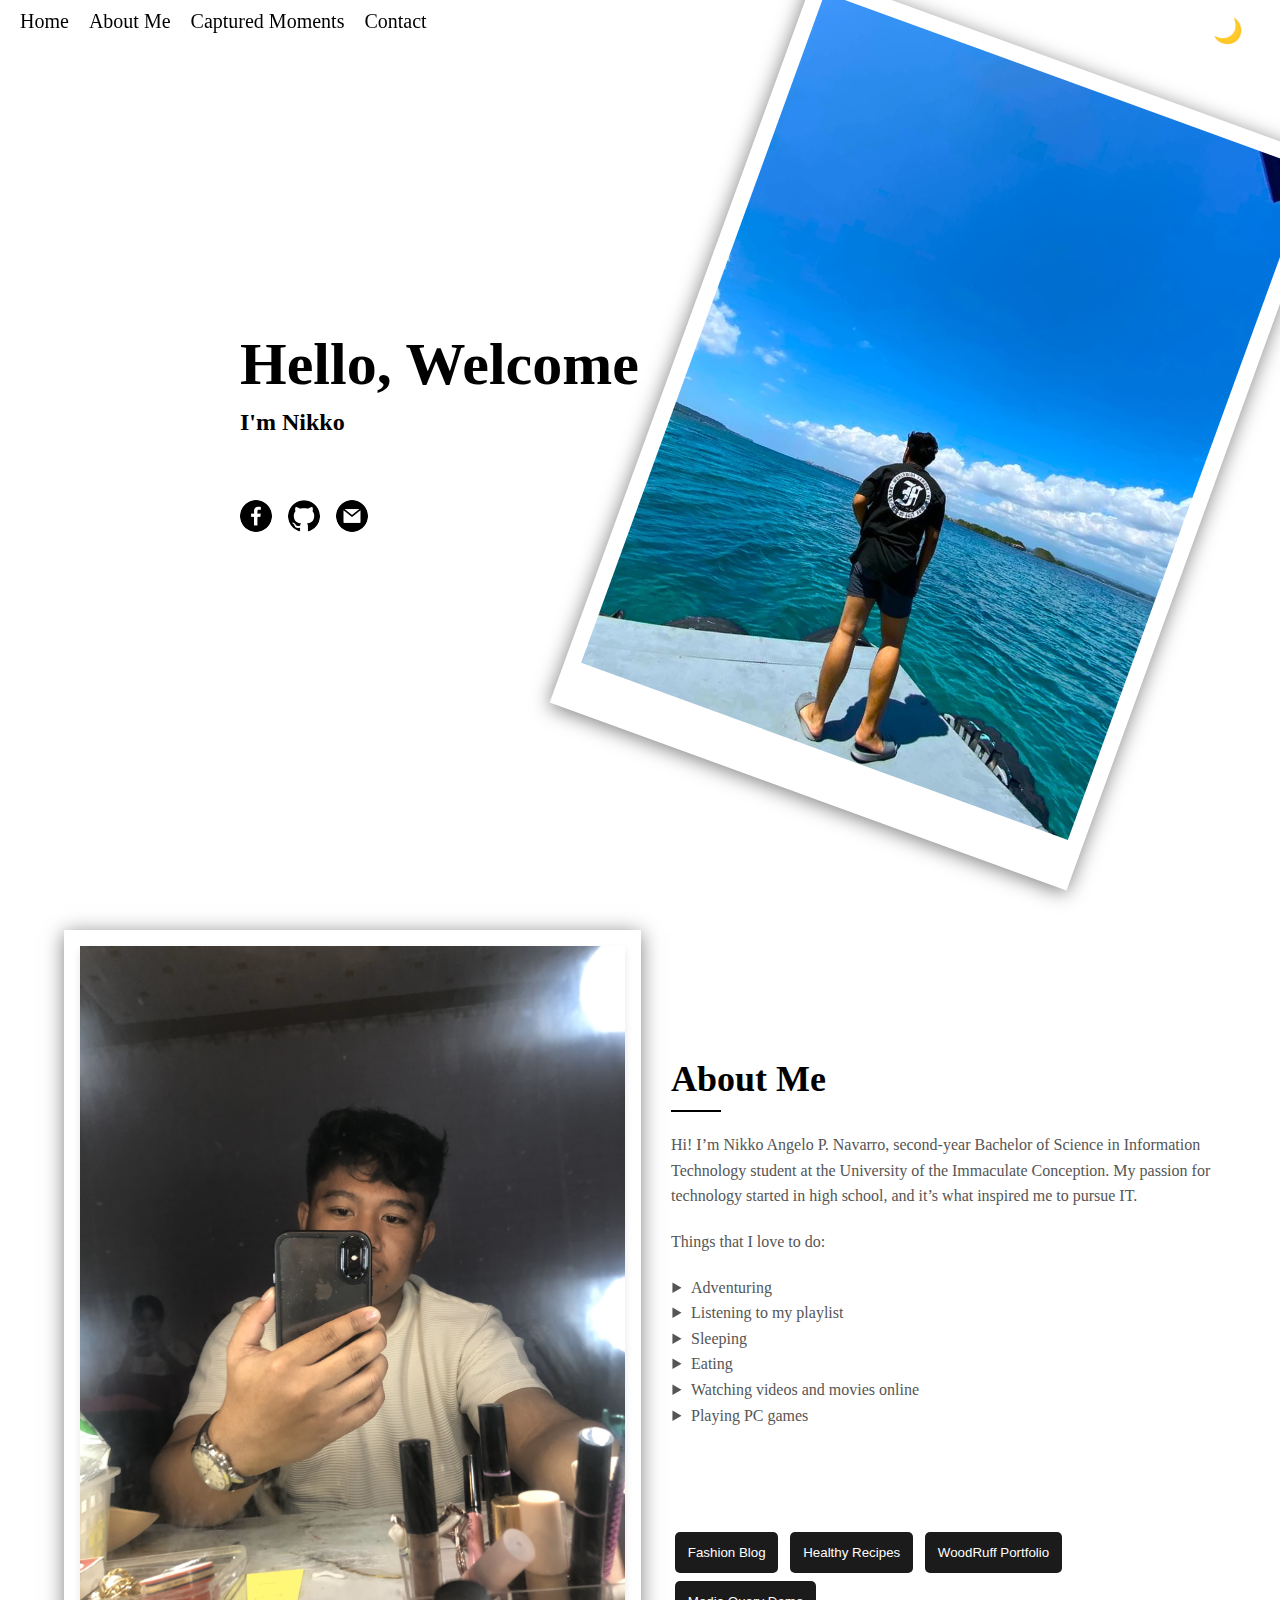
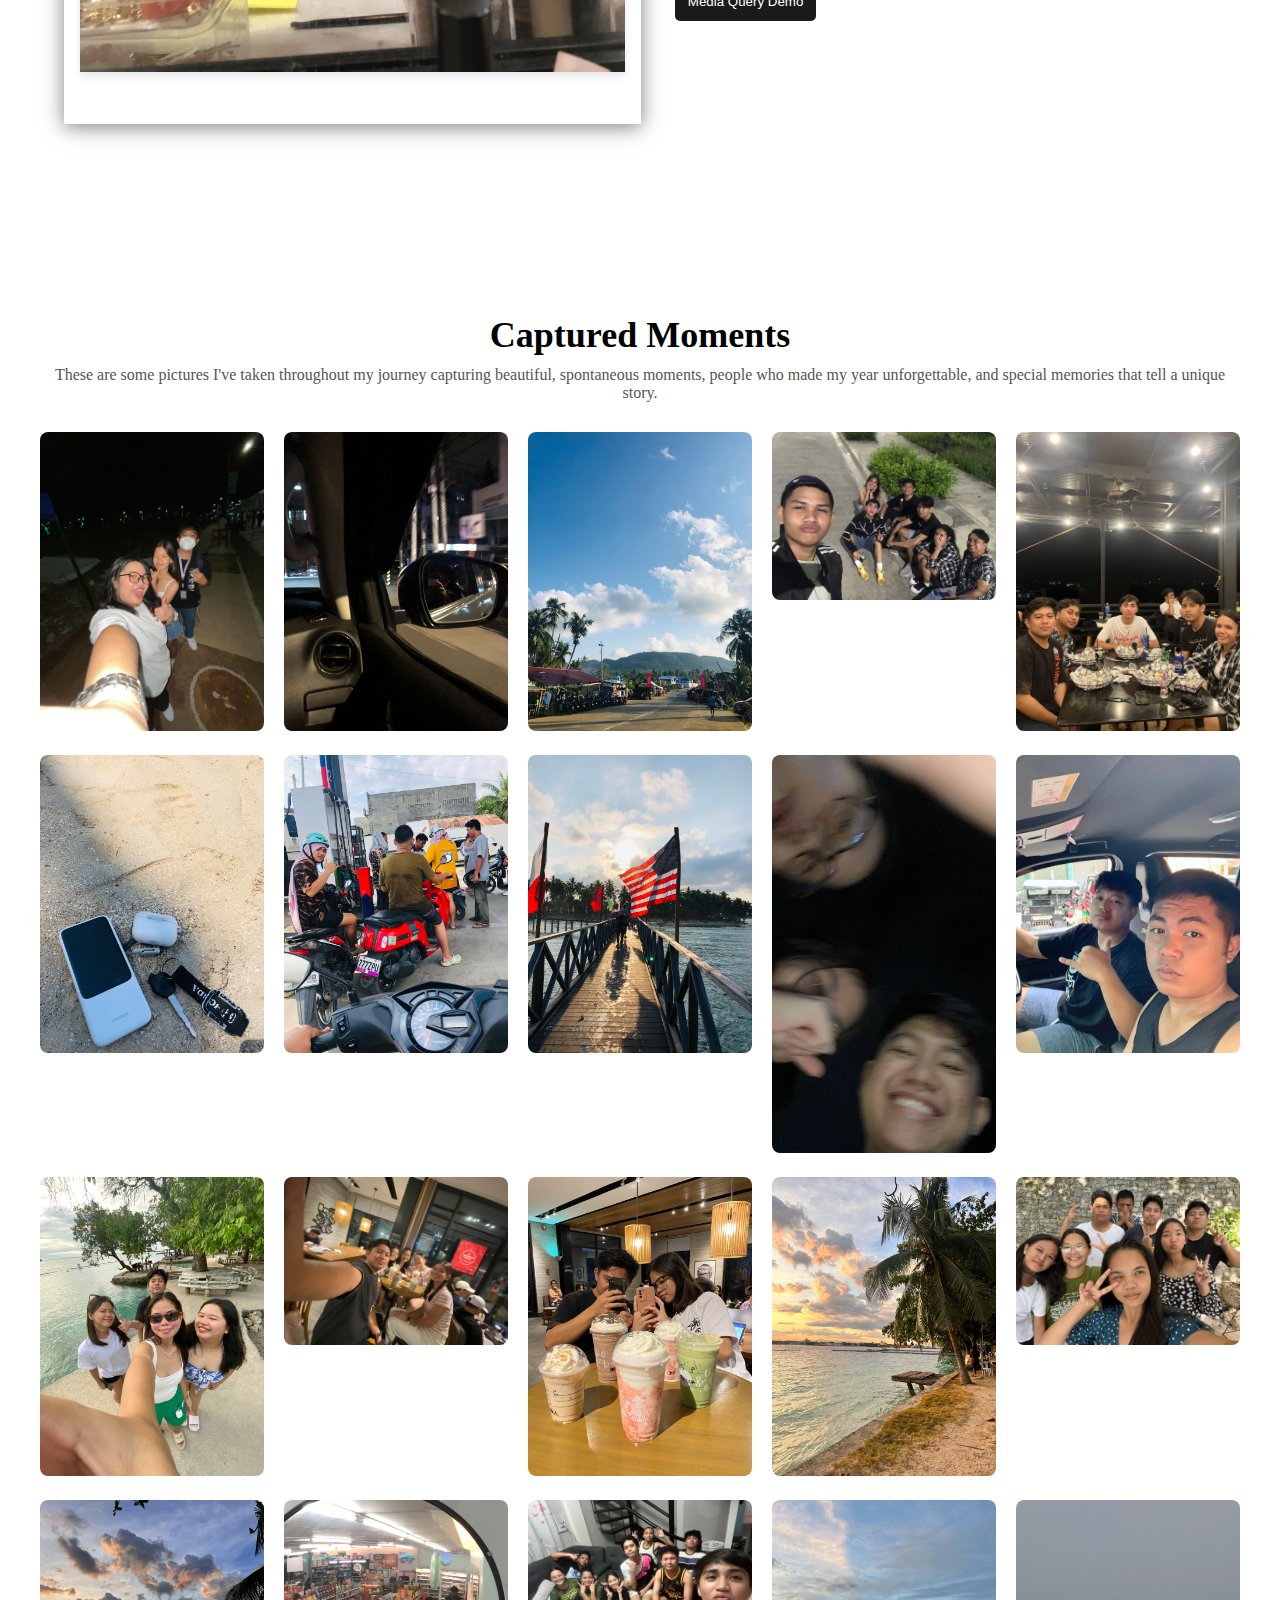
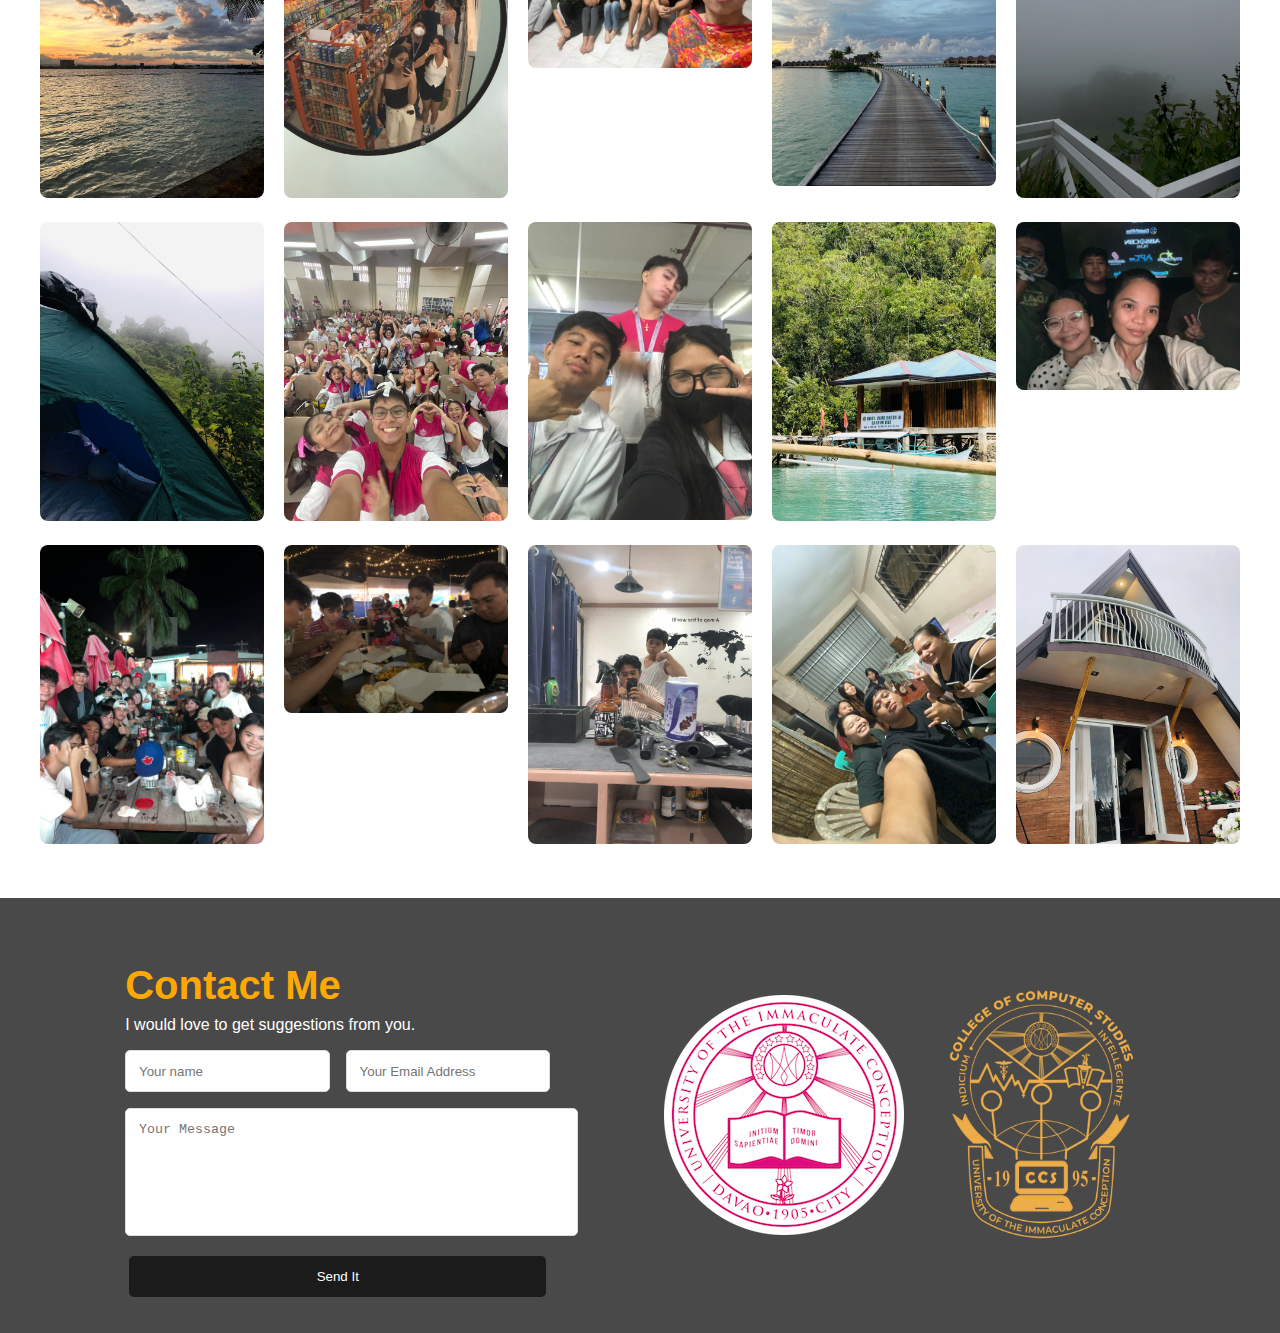
==== commit 6f669c76: "Update index.html" ====
--- a/index.html
+++ b/index.html
@@ -5,7 +5,7 @@
     <meta charset="UTF-8">
     <meta name="viewport" content="width=device-width, initial-scale=1.0">
     <title>My Portfolio</title>
-    <link rel="stylesheet" href="style1.css">
+    <link rel="stylesheet" href="style.css">
     <link rel="stylesheet" type="text/css" href="fonts/icomoon.css">
 </head>
 
@@ -73,7 +73,7 @@
                 </ul>
 
                 <div id="actionButton">
-                    <button class="contactbutton" onclick="location.href='FashionBlog.html'">Fashion Blog</button>
+                    <button class="contactbutton" onclick="location.href='FashionBlog/FashionBlog.html'">Fashion Blog</button>
                     <button class="contactbutton" onclick="location.href='HealthyRecipes/index.html'">Healthy
                         Recipes</button>
                     <button class="contactbutton" onclick="location.href='WoodRuff/index.html'">WoodRuff
--- a/style.css
+++ b/style.css
@@ -0,0 +1,457 @@
+html {
+    scroll-behavior: smooth;
+}
+
+body, h1, p, ul, li {
+    margin: 0;
+    padding: 0;
+    box-sizing: border-box;
+}
+
+body {
+    --heading-font: "Playfair Display", Georgia, serif;
+    line-height: var(--bs-body-line-height);
+    --heading-font-weight: 700;
+    display: flex;
+    flex-direction: column;
+    min-height: 100vh; 
+    background-color: #ffffff;
+    overflow-x: hidden; 
+}
+
+
+/* Navigation */
+
+nav {
+    position: sticky;
+    top: 0;
+
+    z-index: 1000;
+    padding: 10px 20px;
+
+}
+
+nav ul {
+    display: flex;
+    list-style: none;
+    gap: 20px;
+}
+
+nav a {
+    text-decoration: none;
+    color: #000;
+    font-size: 20px;
+    font-weight: 500;
+}
+
+/* Main Container */
+.container {
+    display: flex;
+    align-items: center;
+    justify-content: space-between;
+    width: 90%;
+    max-width: 1200px;
+    margin: auto;
+}
+
+  /* ICONS */
+
+
+  .icon {
+    cursor: pointer;
+    height: 2rem;
+  }
+
+
+#socialsContactcs {
+    display: flex;
+    /* justify-content: center; */
+    margin-top: 4rem;
+    gap: 1rem;
+  }
+  #socialsContactcs img {
+    transition: transform 0.3s ease, box-shadow 0.3s ease;
+    border-radius: 50%;
+}
+#socialsContactcs img:hover {
+    transform: scale(1.05);
+    box-shadow: 0 6px 12px rgba(0, 0, 0, 0.7);
+}
+  /* ICONS */
+
+.text-content {
+    position: relative; 
+    z-index: 2; 
+    margin-right: 20px;
+    font-family: var(--heading-font);
+    font-weight: var(--heading-font-weight);
+    right: -11rem;
+}
+
+.text-content h1 {
+    font-size: 60px;
+    font-weight: bold;
+    margin-bottom: 10px;
+}
+
+.text-content p {
+    font-size: 24px;
+}
+
+
+
+
+
+.image-container {
+    position: relative;
+    z-index: 1; 
+    display: flex;
+    justify-content: center;
+    flex: 0 0 auto;
+    width: 45%;
+}
+
+.image-container img {
+    max-width: 100%;
+    height: auto;
+    
+}
+.rotate {
+    transform: rotate(20deg); 
+}
+
+.polaroid {
+    background: #fff;
+    padding: 1rem;
+    box-shadow: 0 0.2rem 1.2rem rgba(0, 0, 0, 0.5);
+    padding-bottom: 3rem;
+}
+
+
+/* About Section */
+.about-section {
+    display: flex;
+    align-items: center;
+    justify-content: center;
+    padding: 110px 0;
+    width: 90%;
+    max-width: 1250px;
+    margin: auto;
+    gap: 30px;
+}
+
+.about-image {
+    flex: 1;
+}
+
+.about-image img {
+    max-width: 100%;
+    height: auto;
+    box-shadow: 0 4px 8px rgba(0, 0, 0, 0.1);
+}
+
+.about-content {
+    flex: 1;
+}
+
+.about-content h2 {
+    font-size: 36px;
+    font-weight: bold;
+    margin-bottom: 10px;
+}
+
+.about-content hr {
+    width: 50px;
+    height: 2px;
+    background-color: #000;
+    border: none;
+    margin: 10px 0 20px 0;
+}
+
+.about-content p {
+    font-size: 16px;
+    line-height: 1.6;
+    color: #555;
+    margin-bottom: 20px;
+}
+
+.about-content li {
+    font-size: 16px;
+    line-height: 1.6;
+    color: #555;
+    list-style-type: disclosure-closed;
+    margin-left: 20px;
+ 
+}
+
+#actionButton {
+    margin-top: 100px;
+    
+}
+
+.about-content button:hover {
+    background-color: #333;
+}
+
+button {
+    
+    padding: 0.8rem;
+    border: none;
+    border-radius: 5px;
+    background-color: #1b1b1b;
+    color: white;
+    cursor: pointer;
+    margin: 4px;
+}
+
+
+
+/* Portfolio Section */
+.Captured-moments-header {
+    text-align: center;
+    padding: 50px 0;
+    max-width: 1200px;
+    margin: auto;
+}
+
+.Captured-moments-header h2 {
+    font-size: 36px;
+    font-weight: bold;
+    margin-bottom: 10px;
+}
+
+.Captured-moments-header hr {
+    width: 50px;
+    height: 2px;
+    background-color: #000;
+    border: none;
+    margin: 10px auto 20px;
+}
+
+.Captured-moments-header p {
+    font-size: 16px;
+    color: #555;
+    margin-bottom: 30px;
+}
+
+
+
+.Captured-moments-text {
+    text-align: center;
+    margin-bottom: 40px;
+    color: #555;
+}
+
+.portfolio-gallery {
+    display: grid;
+    grid-template-columns: repeat(5, 1fr); /* Creates 5 equal columns */
+    gap: 20px;
+    margin-top: 20px;
+    width: 100%;
+    max-width: 1200px;
+    margin: auto;
+
+    
+}
+.portfolio-item img {
+    width: 100%;
+    height: auto;
+    border-radius: 8px;
+    transition: transform 0.3s ease, box-shadow 0.3s ease;
+}
+.portfolio-item img:hover {
+    transform: scale(1.05);
+    box-shadow: 0 6px 12px rgba(0, 0, 0, 0.2);
+}
+
+@media (max-width: 768px) {
+    .container {
+        flex-direction: column;
+        text-align: center;
+    }
+
+    .text-content {
+        margin-right: 0;
+    }
+
+    .about-section {
+        flex-direction: column;
+        text-align: center;
+    }
+
+    .about-image, .about-content {
+        flex: none;
+        width: 100%;
+    }
+}
+
+
+
+
+
+
+
+
+
+.contact-section {
+    display: flex;
+    align-items: center;
+    justify-content: space-evenly;
+    /* gap: 2rem; */
+    padding: 2rem;
+    background-color: #494949;
+    /* border-radius: 10px; */
+    /* margin: 2rem auto; */
+    width: -webkit-fill-available;
+    /* box-shadow: 0 4px 8px rgba(0, 0, 0, 0.1); */
+}
+
+.contact-text {
+    max-width: 50%;
+    font-family: Arial, sans-serif;
+}
+
+.contact-text h2 {
+    font-size: 2.5rem;
+    margin-bottom: 0.5rem;
+    color: #ffa804;
+}
+
+.contact-text p {
+    margin-bottom: 1rem;
+    color: #ffffff;
+}
+
+.contact-text form {
+    display: flex;
+    flex-direction: column;
+    gap: 1rem;
+}
+
+.form-group {
+    display: flex;
+    gap: 1rem;
+}
+
+input,
+textarea {
+    width: 100%;
+    padding: 0.8rem;
+    border: 1px solid #ddd;
+    border-radius: 5px;
+    resize: none; 
+}
+
+textarea {
+    min-height: 100px;
+}
+
+
+
+
+.contact-image {
+    width: auto;
+    height: 16rem;
+    align-items: center;
+    display: flex
+;
+
+}
+
+.contact-image img {
+    padding: 20px;
+}
+.CCS-logo {
+    width: auto;
+    height: 340px; 
+    margin-bottom: 18px;
+}
+
+@media (max-width: 768px) {
+    .contact-section {
+        flex-direction: column;
+        text-align: center;
+    }
+
+    .contact-text,
+    .contact-image {
+        max-width: 100%;
+    }
+
+    .contact-image {
+        margin-top: 1rem;
+    }
+}
+
+
+/* Dark Mode Styles */
+body.dark-mode {
+    background-color: #333;
+    color: #ffffff;
+}
+
+
+
+body.dark-mode nav a {
+    color: #ffffff;
+}
+
+
+
+body.dark-mode .text-content h1 .hello,
+body.dark-mode .text-content h1 .welcome,
+body.dark-mode .about-content p,
+body.dark-mode .about-content li,
+body.dark-mode .section-header  p {
+    color: #ffffff; 
+}
+
+/* Specific color change for .welcome */
+body.dark-mode .text-content h1 .welcome,
+body.dark-mode .about-content h2,
+body.dark-mode .section-header  h2  {
+    color: #ffa804 !important; /* Yellow color for Welcome in dark mode */
+}
+
+body.dark-mode .about-content hr {
+    background-color: #fff; /* White color for dark mode */
+}
+/* body.dark-mode .portfolio-item img {
+    border: 1px solid #333;
+} */
+
+body.dark-mode .about-content,
+body.dark-mode .contact-text {
+    color: #cccccc;
+}
+
+/* Adjust other sections for dark mode */
+
+
+body.dark-mode .portfolio-item img:hover {
+    box-shadow: 0 6px 12px #ffa804;
+}
+
+body.dark-mode button {
+    background-color: #ffa804;
+    color: #ffffff;
+}
+
+body.dark-mode button:hover {
+    background-color: #e69500;
+}
+
+#darkModeToggle {
+    position: fixed;
+    top: 0px;
+    right: 20px;
+    background-color: transparent;
+    border: none;
+    font-size: 24px;
+    cursor: pointer;
+    z-index: 1001;
+}
+
+#darkModeToggle:hover {
+    opacity: 0.7;
+}
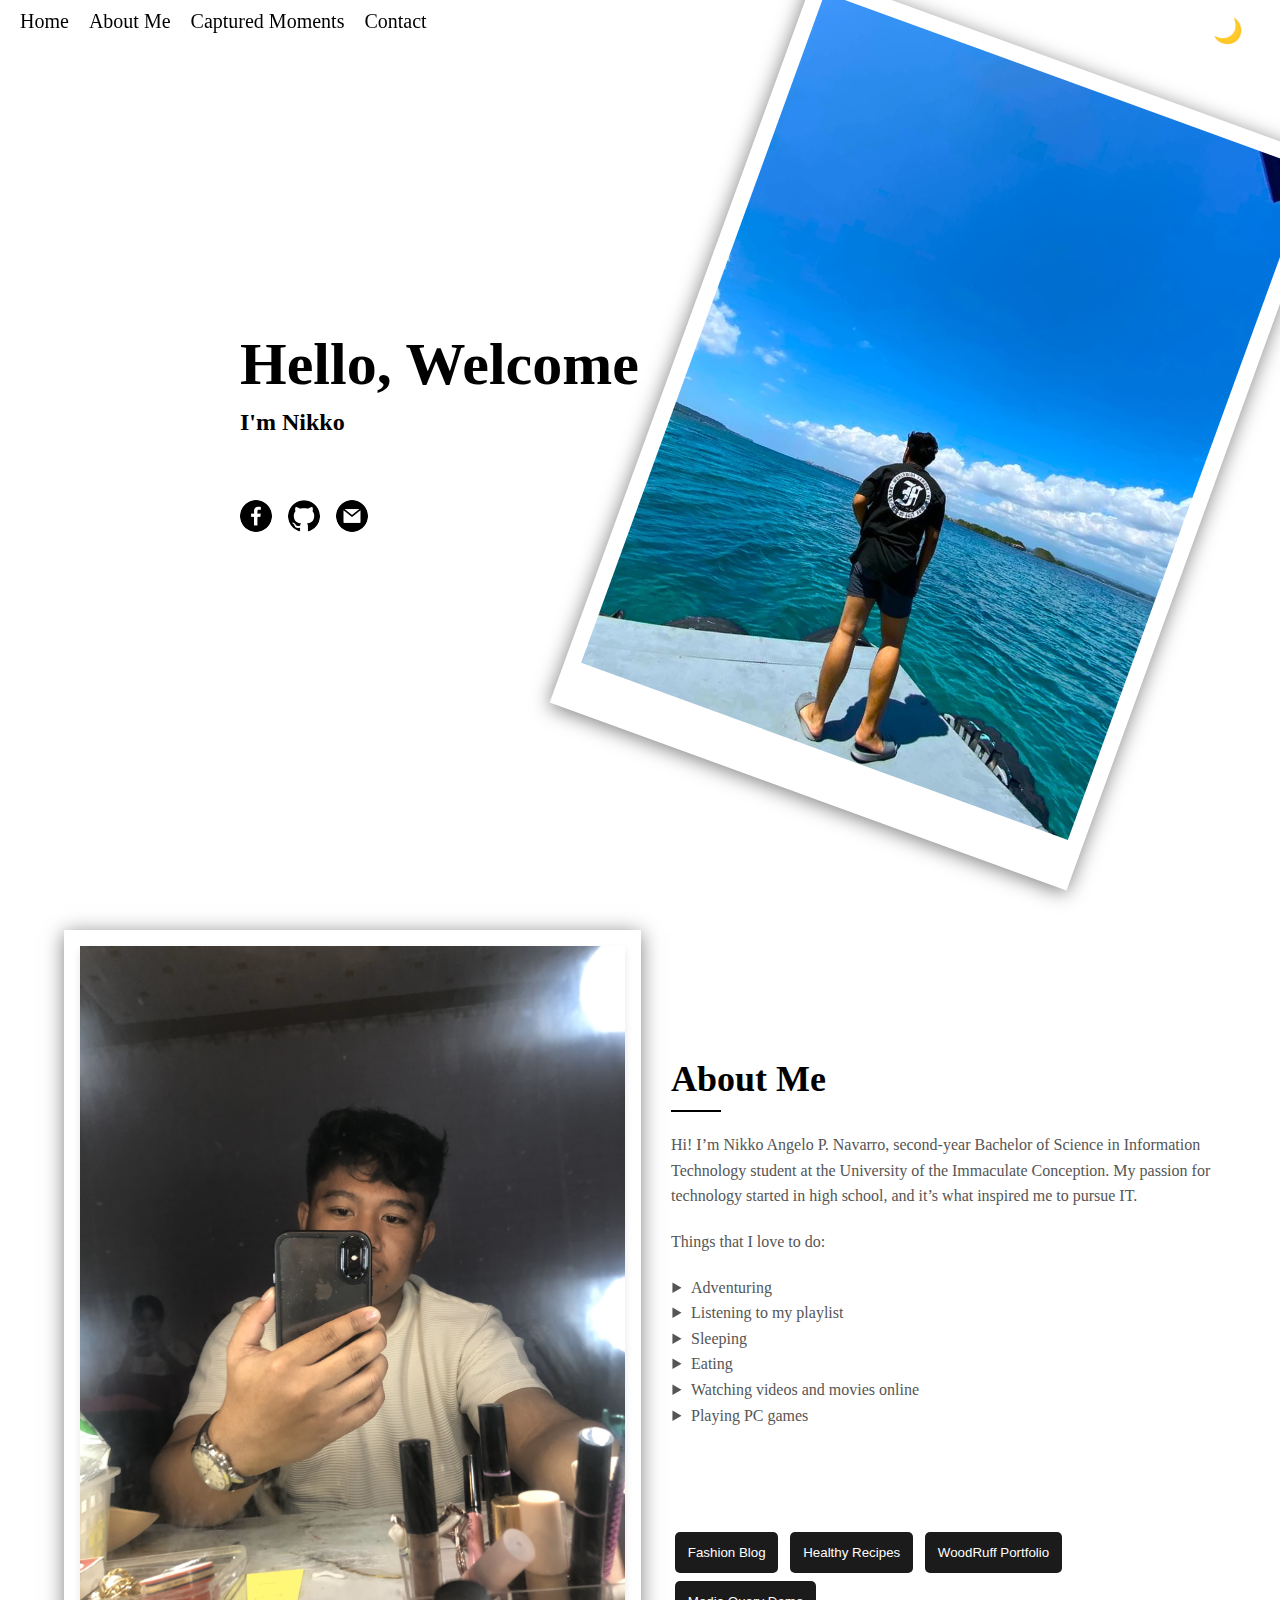
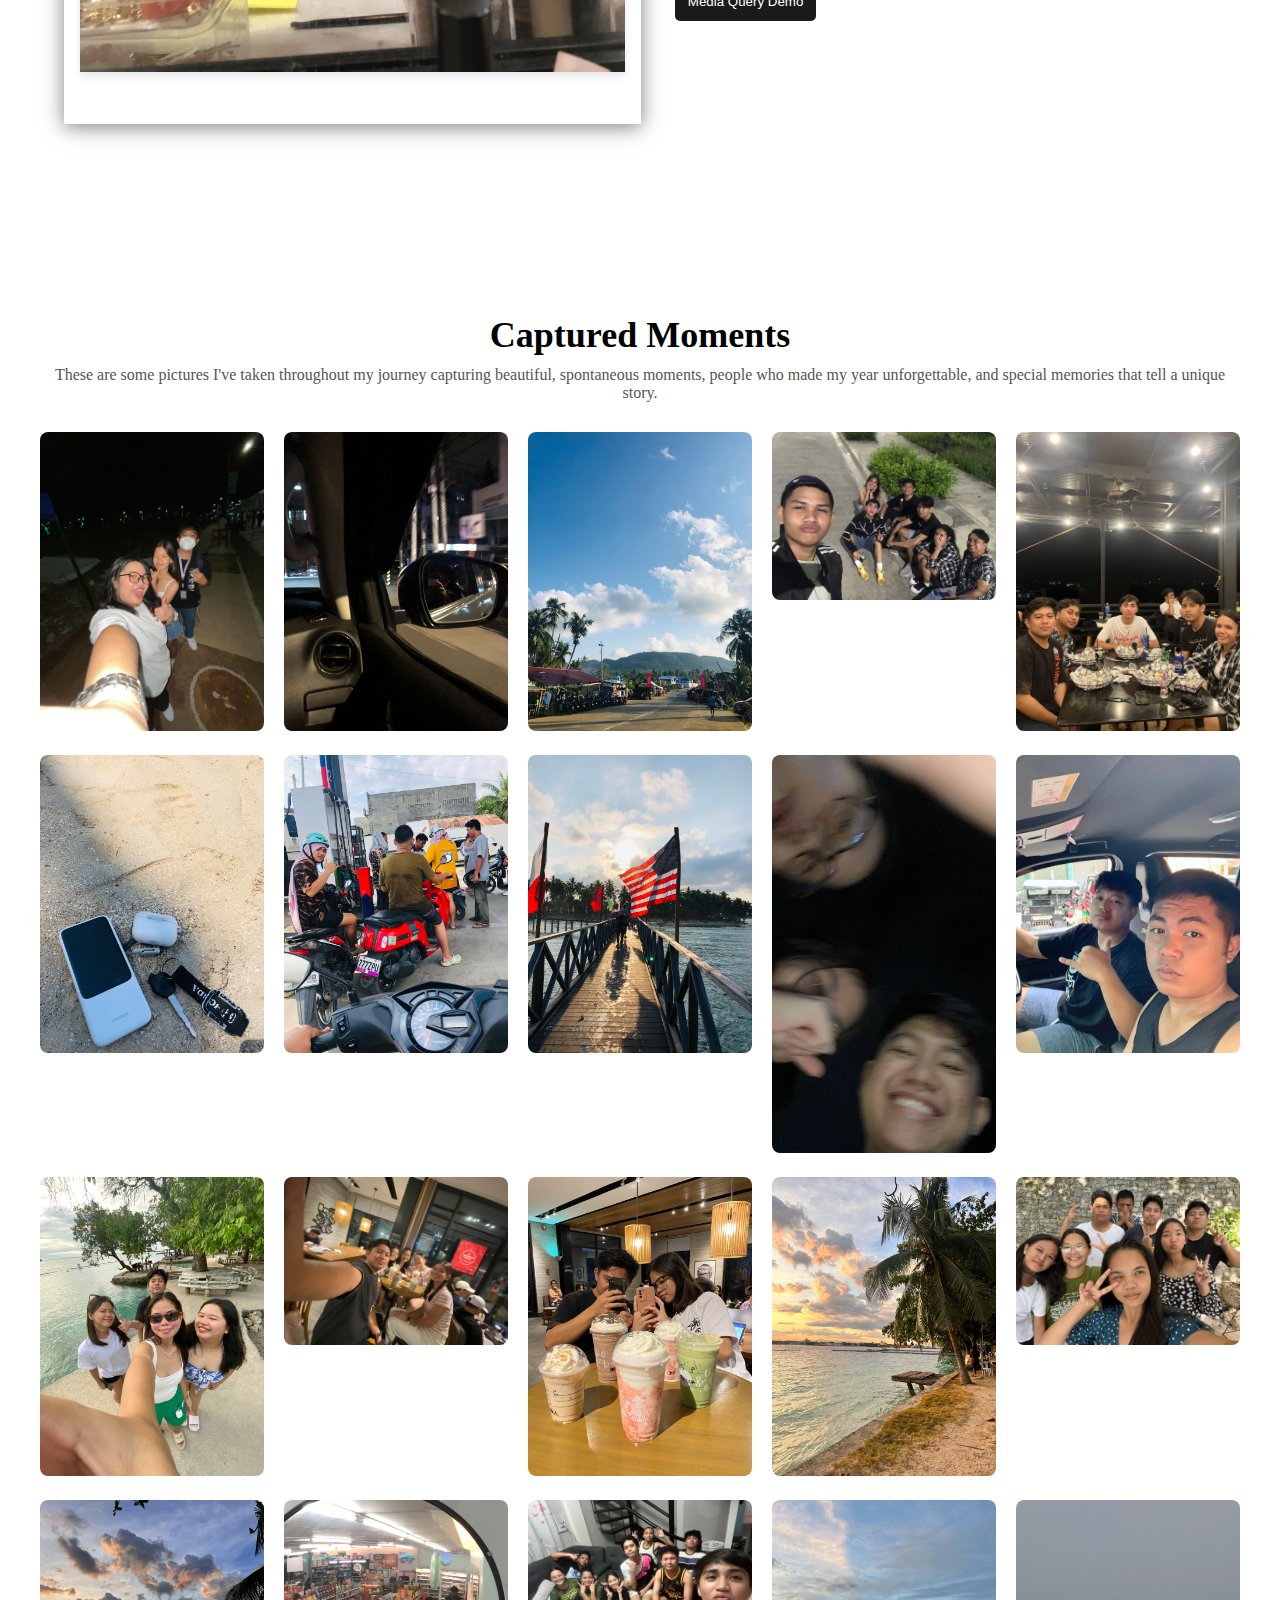
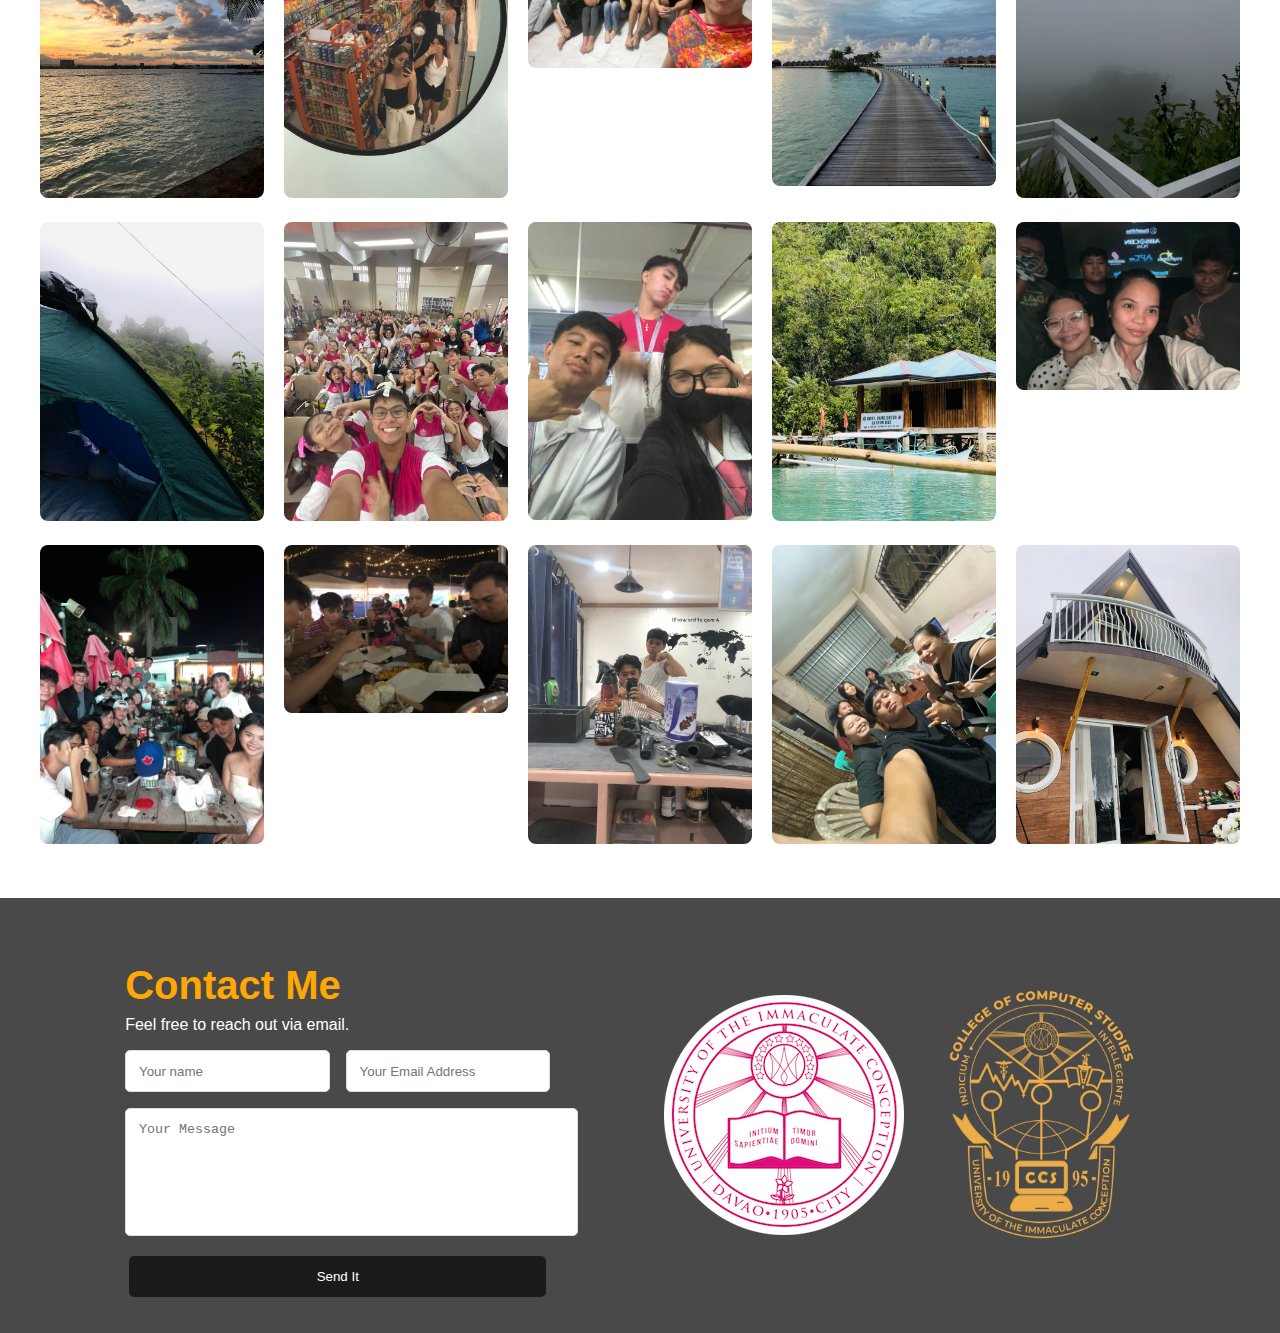
==== commit 55b5e725: "Update index.html" ====
--- a/index.html
+++ b/index.html
@@ -43,14 +43,14 @@
             </div>
 
             <div class="image-container rotate polaroid">
-                <img src="images/banner3.jpeg" alt="Nikko at the sea">
+                <img src="images/banner3.jpeg" alt="Nikko">
             </div>
 
     </section>
     <section id="about-section">
         <div class="about-section">
             <div class="about-image polaroid">
-                <img src="images/IMG_2209.jpg" alt="Portrait">
+                <img src="images/IMG_2209.jpg" alt="Nikko">
             </div>
             <div class="about-content">
                 <h2>About Me</h2>
@@ -255,7 +255,7 @@
         <div class="contact-section">
             <div class="contact-text">
                 <h2 class="contact-heading">Contact Me</h2>
-                <p>I would love to get suggestions from you.</p>
+                <p>Feel free to reach out via email.</p>
                 <form>
                     <div class="form-group">
                         <input type="text" placeholder="Your name" required>
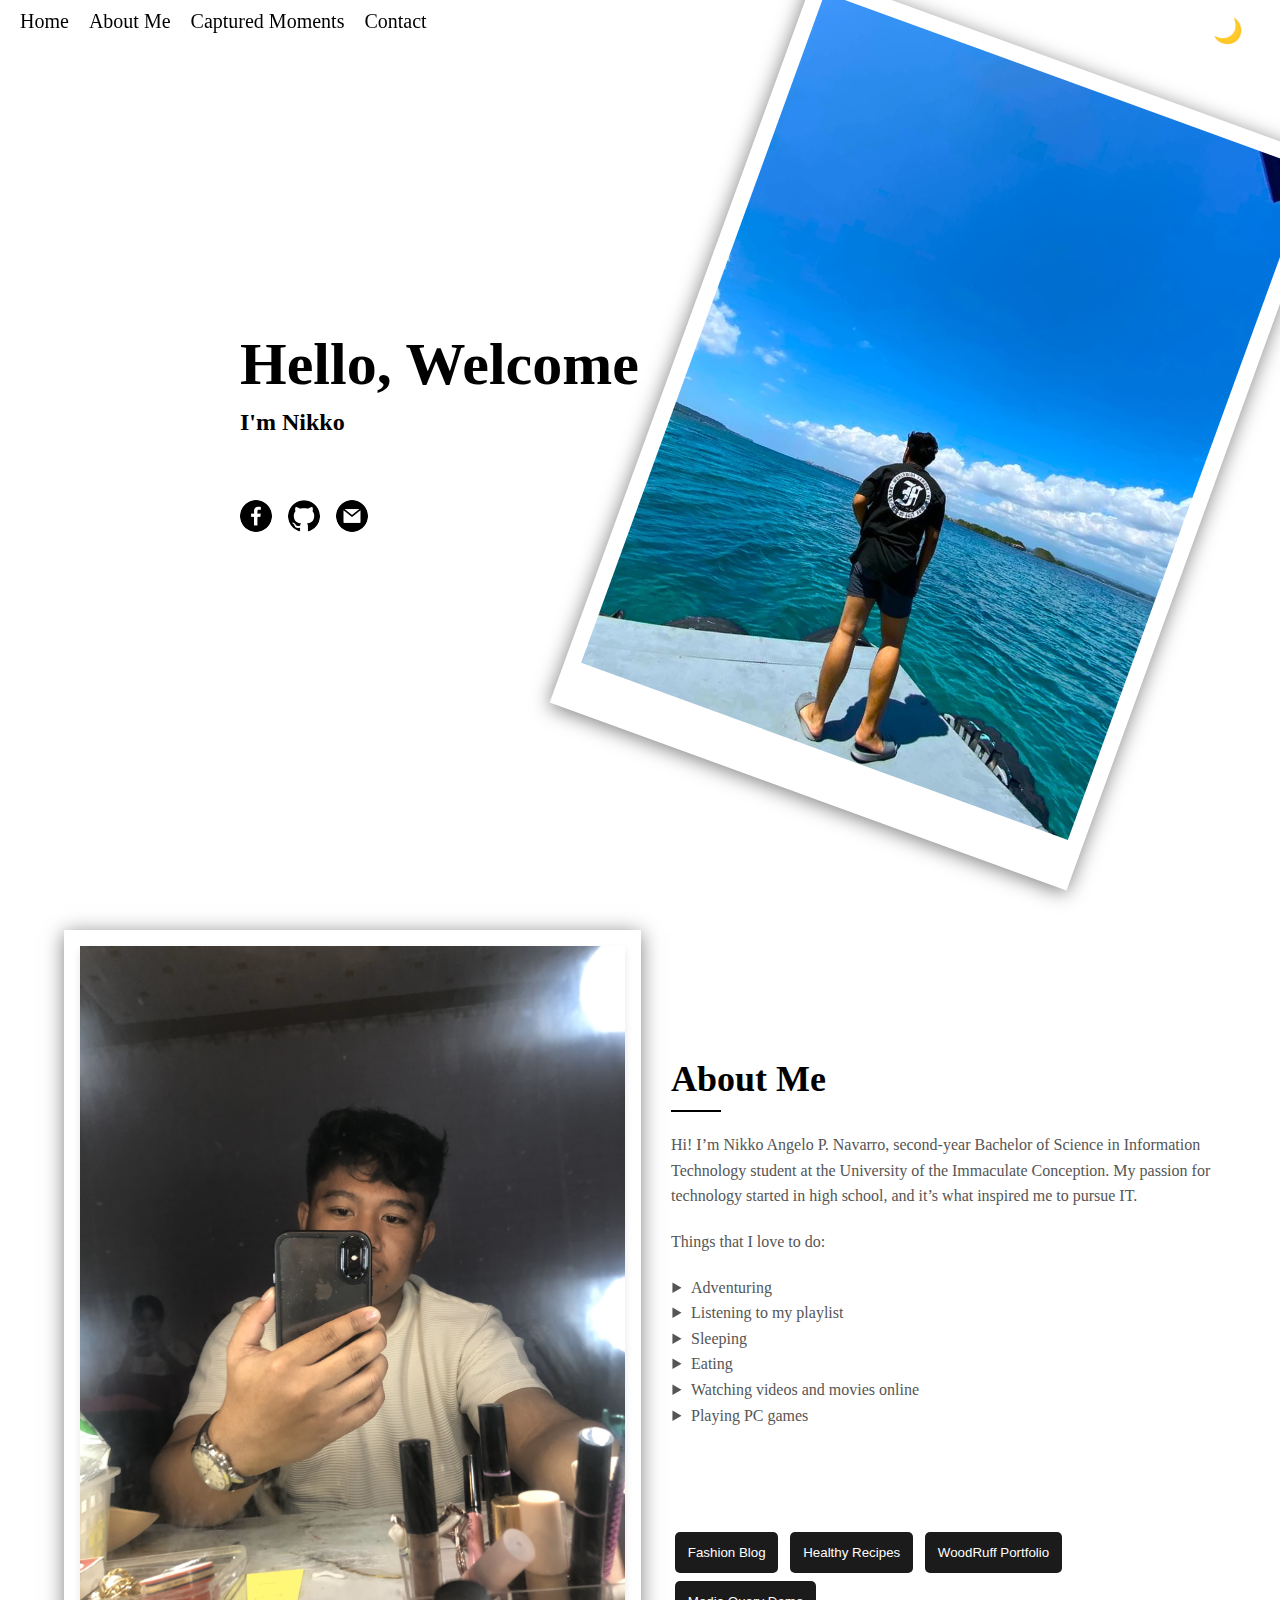
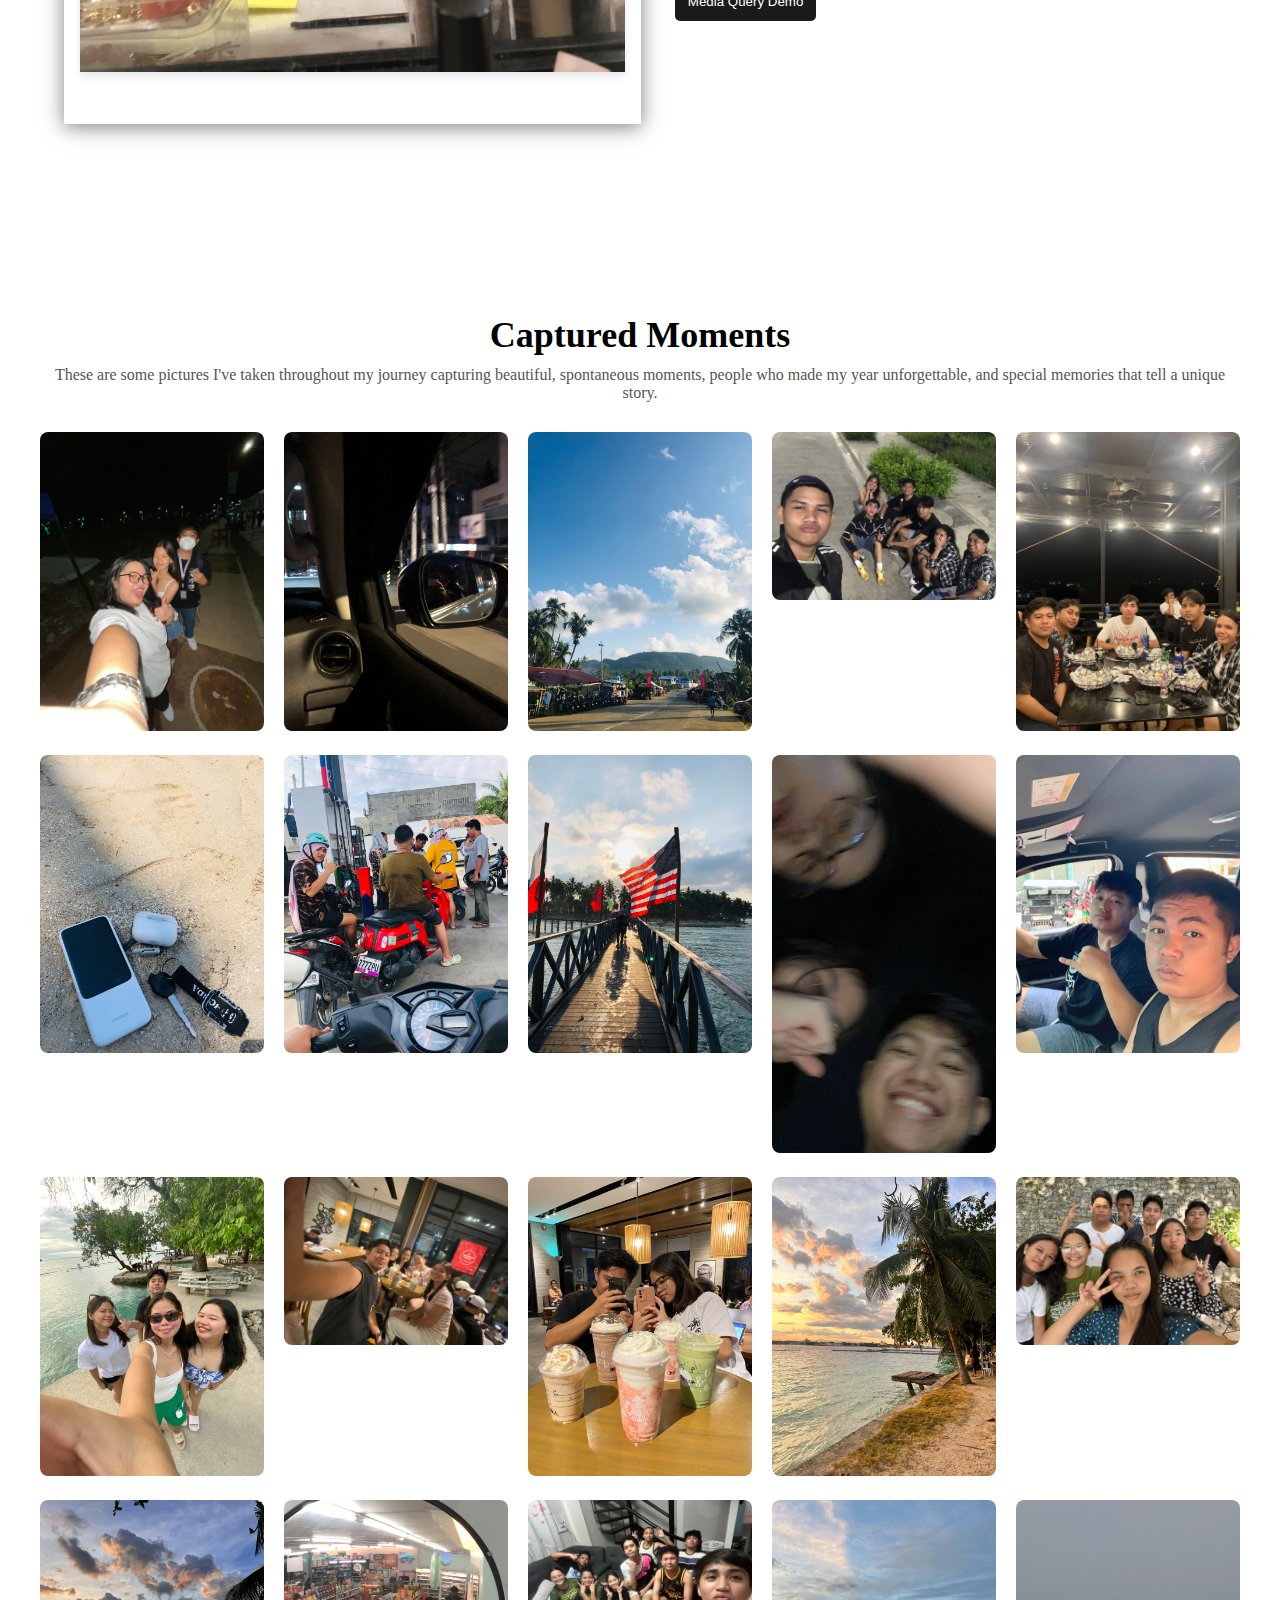
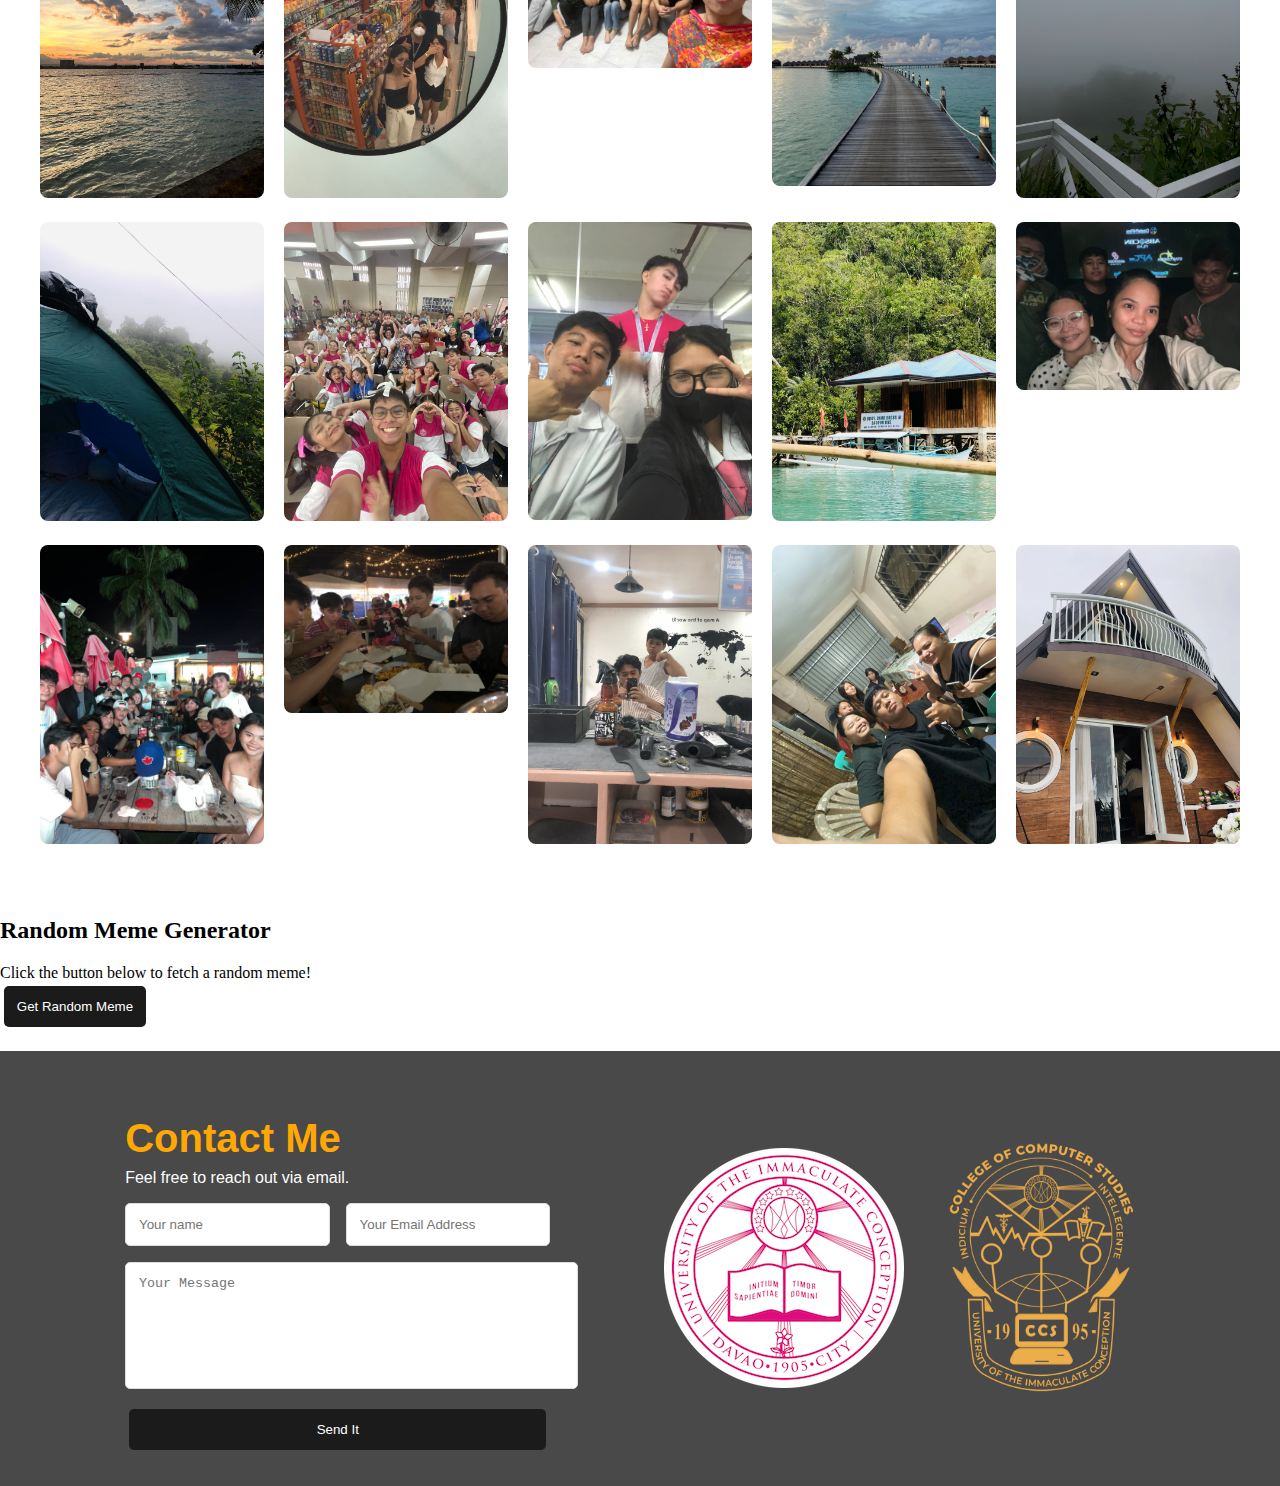
==== commit fcfb05e4: "Update index.html" ====
--- a/index.html
+++ b/index.html
@@ -251,6 +251,17 @@
 
         </div>
     </section>
+    
+    <section id="random-meme">
+        <div class="section-header">
+            <h2 class="section-title">Random Meme Generator</h2>
+            <p>Click the button below to fetch a random meme!</p>
+            <button id="fetchMemeButton">Get Random Meme</button>
+            <div id="memeContainer" style="margin-top: 20px; text-align: center;">
+                <!-- The meme image and title will be inserted here -->
+            </div>
+        </div>
+    </section>
     <section id="contact-section">
         <div class="contact-section">
             <div class="contact-text">
@@ -272,6 +283,7 @@
         </div>
     </section>
     <script src="./Dark-mode.js"></script>
+    <script src="./API-Call.js"></script>
 
 
 
